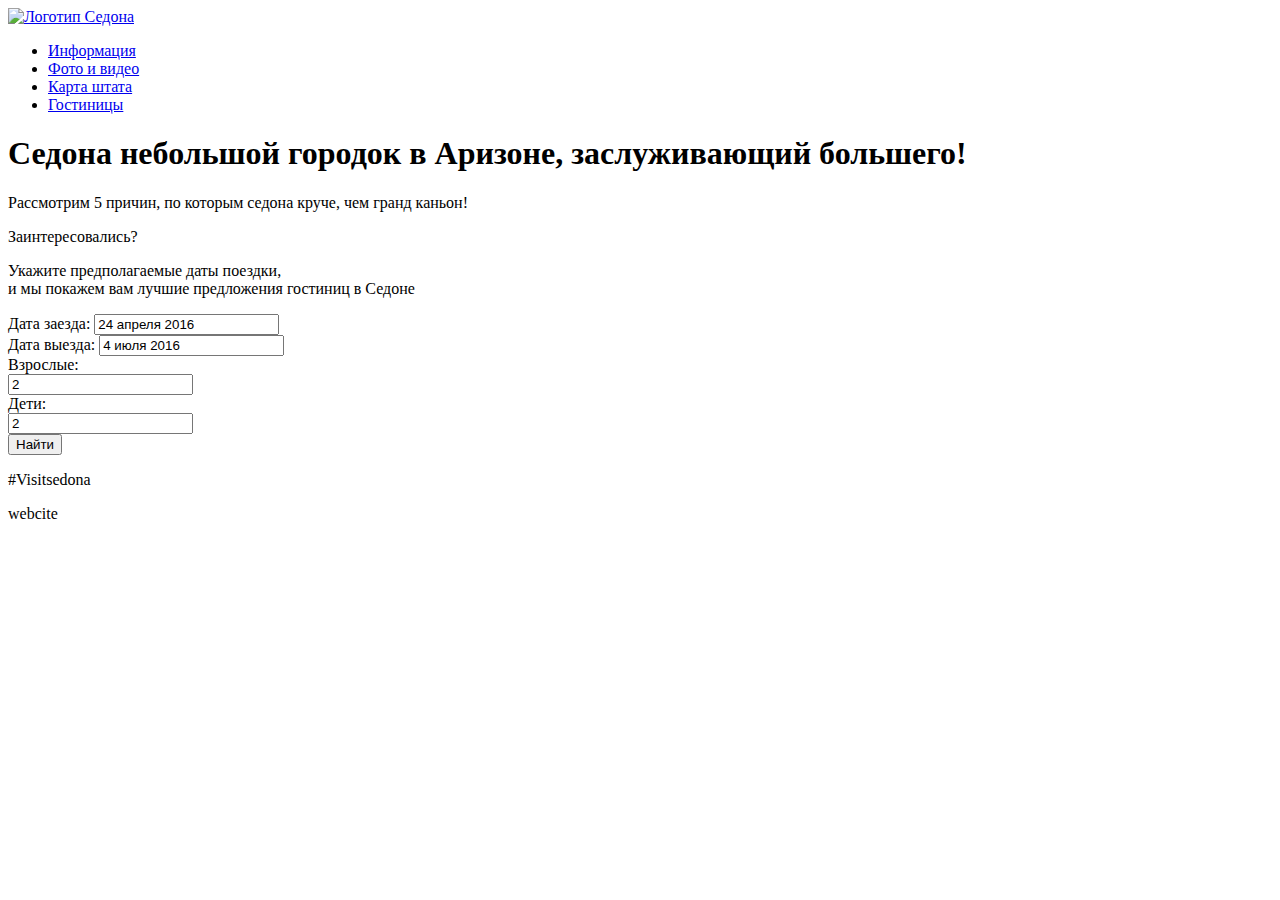
==== index.html @ fbf5fdcf "Поправка" ====
<!DOCTYPE html>
<html lang="ru">

<head>
  <meta charset="utf-8">
  <title>HTML Academy: Седона</title>
</head>

<body>
  <header class="sedona-header">
    <nav class="sedona-navigation">
      <a class="main-header-logo" href="index.html.">
        <img src="img/index-logo.svg" alt="Логотип Седона">
      </a>
      <ul class="nav-list">
        <li><a href="info.html">Информация</a></li>
        <li><a href="Photo.and.Video">Фото и видео</a></li>
        <li><a href="State.map">Карта штата</a></li>
        <li class="site-navigation-current"><a href="inner.html.">Гостиницы</a></li>
      </ul>
    </nav>
  </header>
    <section class="sedona-intro">
      <h1 class="header-description">Седона небольшой городок в Аризоне, заслуживающий большего!</h1>
      <p class="intro-description">Рассмотрим 5 причин, по которым седона круче, чем гранд каньон!</p>
    </section>
    <p>Заинтересовались?</p>
    <p>Укажите предполагаемые даты поездки,<br>
      и мы покажем вам лучшие предложения гостиниц в Седоне</p>
    <form class="search-form" method="get">
      <div class="date-wrapper">
        <label for="date-arrival">Дата заезда:</label>
        <input type="text" id="date-arrival" name="date-arrval" value="24 апреля 2016">
        <div class="btn-calendar"></div>
      </div>
      <div class="date-wrapper">
        <label for="date-depart">Дата выезда:</label>
        <input type="text" id="date-depart" name="date-depart" value="4 июля 2016">
        <div class="btn-calendar"></div>
      </div>
      <div class="people-wrapper">
        <div class="adults-wrapper">
          <label for="adults-amount">Взрослые:</label>
          <div class="counter">
            <div class="btn-minus"></div>
            <input type="text" id="adults-amount" name="adults-amount" value="2">
            <div class="btn-plus"></div>
          </div>
        </div>
        <div class="childrens-wrapper">
          <label for="childrens-amount">Дети:</label>
          <div class="counter">
            <div class="btn-minus"></div>
            <input type="text" id="childrens-amount" name="adults-amount" value="2">
            <div class="btn-plus"></div>
          </div>
        </div>
      </div>
      <input type="submit" class="submit-search-btn" name="submit-search-btn" value="Найти">
    </form>
    <footer class="sedona-footer">
      <div class="footer-tag">
        <p>#Visitsedona</p>
      </div>
      <div class="footer-social">
        <a class="social-box icon-twitter" href="#"></a>
        <a class="social-box icon-facebook" href="#"></a>
        <a class="social-box icon-youtube" href="#"></a>
      </div>
      <div class="footer-copyright">
        <p>webcite</p>
        <a class="copyright-icon" href="https://htmlacademy.ru/intensive/htmlcss"></a>
      </div>
    </footer>
</body>

</html>
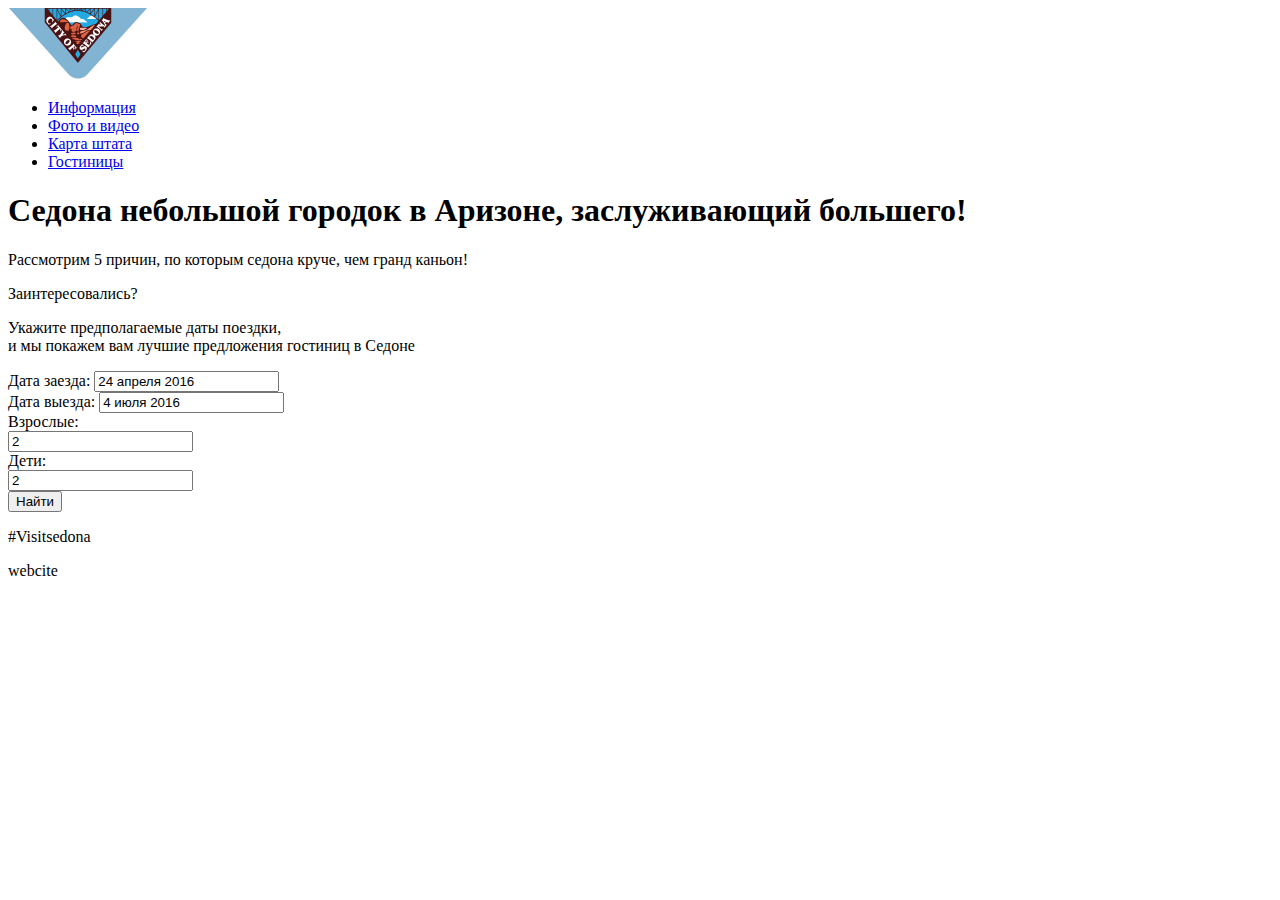
==== commit 07704080: "Добавил img" ====
--- a/index.html
+++ b/index.html
@@ -10,7 +10,7 @@
   <header class="sedona-header">
     <nav class="sedona-navigation">
       <a class="main-header-logo" href="index.html.">
-        <img src="img/index-logo.svg" alt="Логотип Седона">
+        <img src="img/logo.svg" alt="Логотип Седона">
       </a>
       <ul class="nav-list">
         <li><a href="info.html">Информация</a></li>
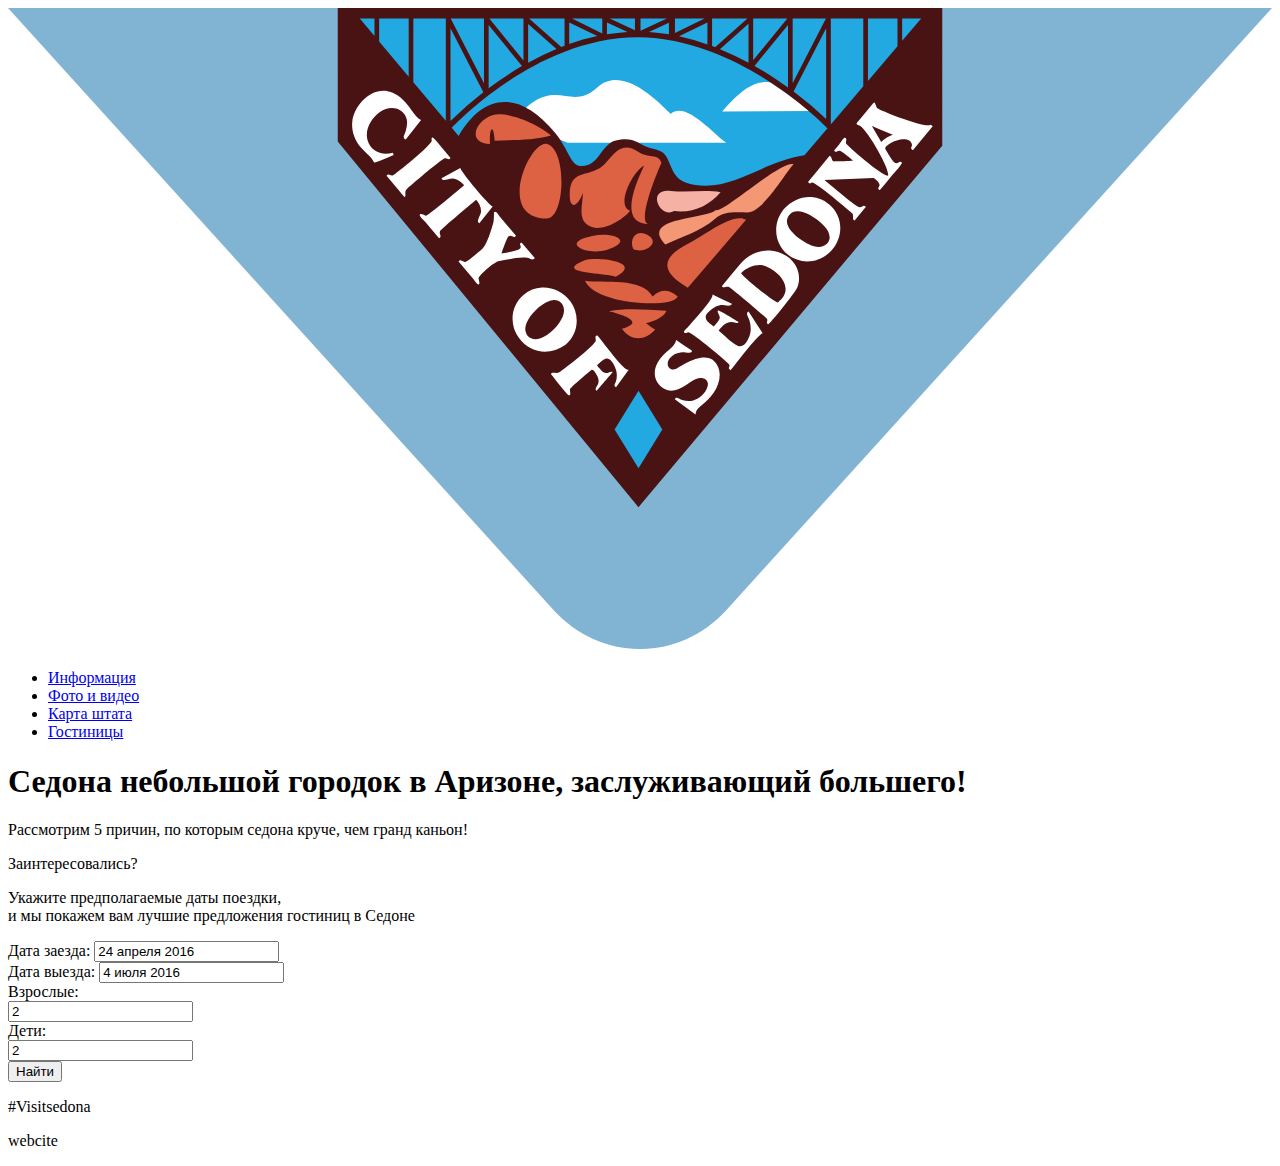
==== commit 9385c50a: "Исправил имена" ====
--- a/index.html
+++ b/index.html
@@ -10,7 +10,7 @@
   <header class="sedona-header">
     <nav class="sedona-navigation">
       <a class="main-header-logo" href="index.html.">
-        <img src="img/logo.svg" alt="Логотип Седона">
+        <img src="img/logo-sedona.svg" alt="Логотип Седона">
       </a>
       <ul class="nav-list">
         <li><a href="info.html">Информация</a></li>
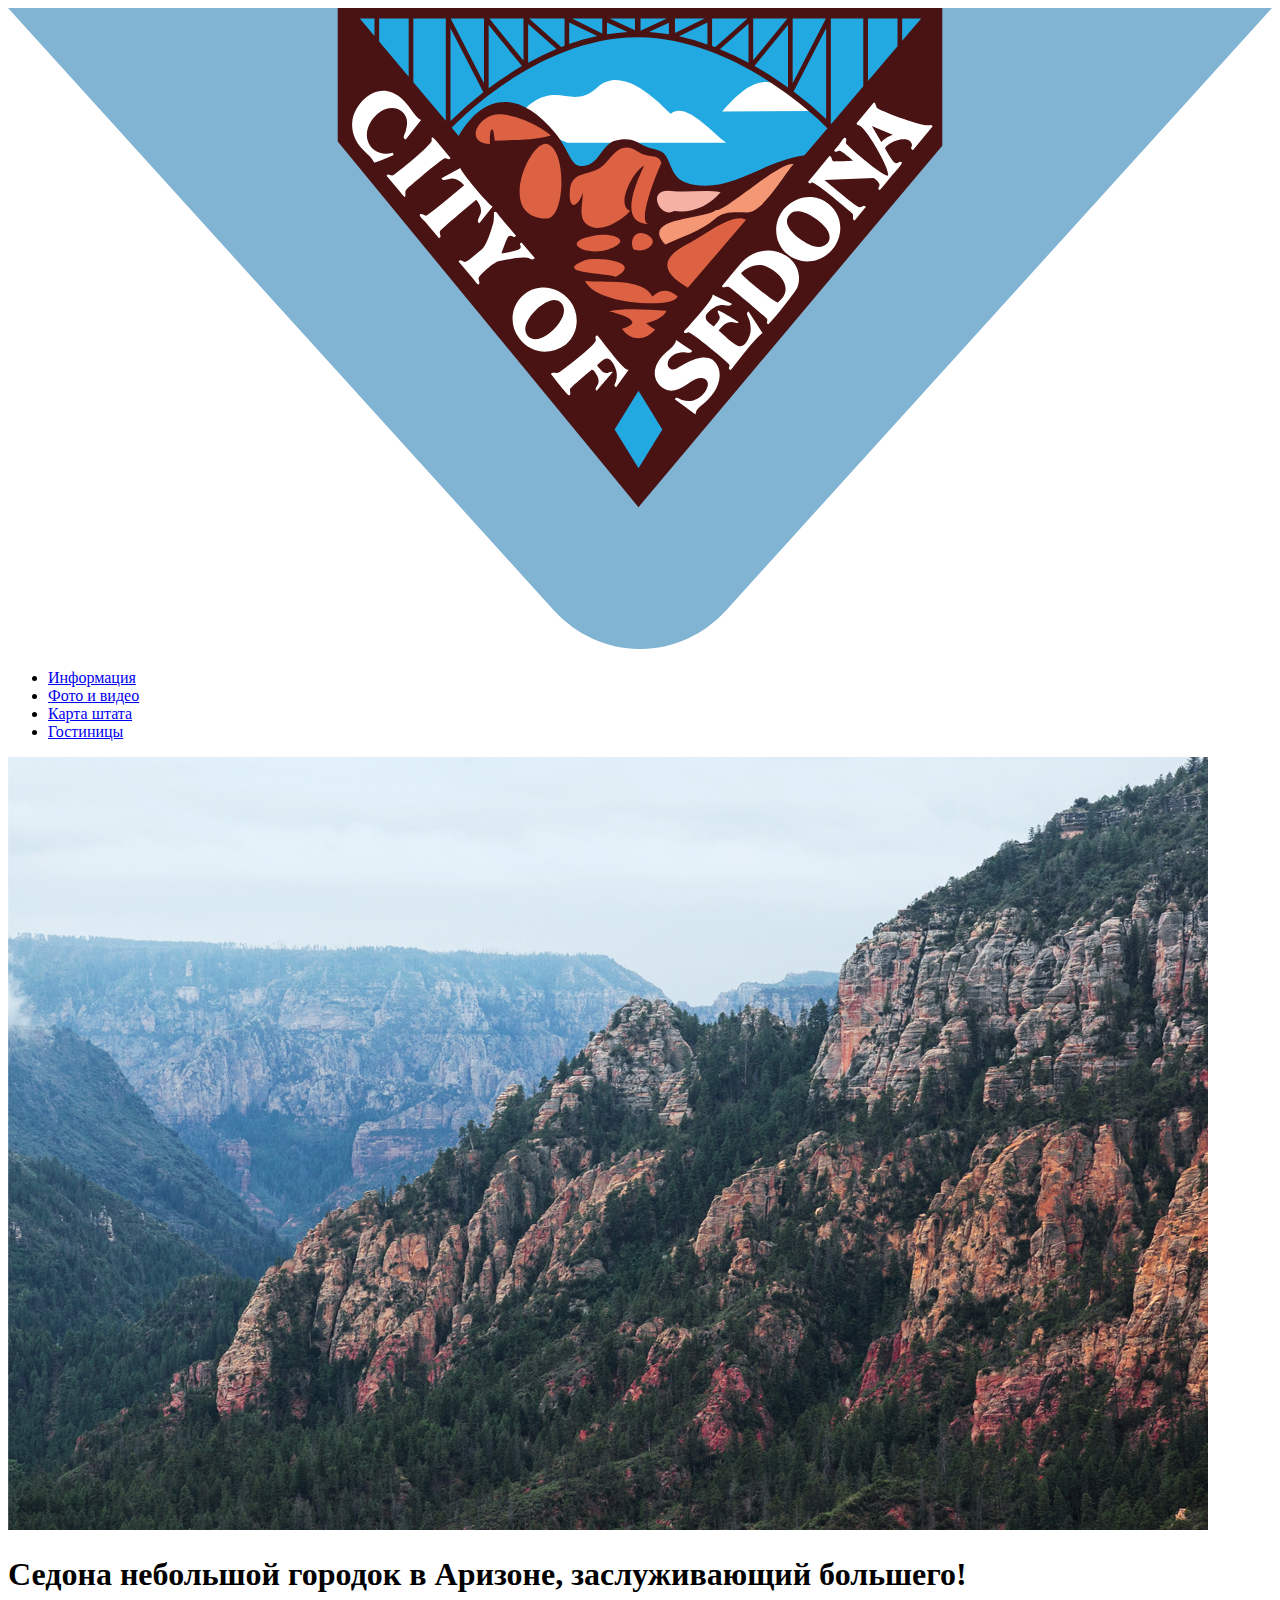
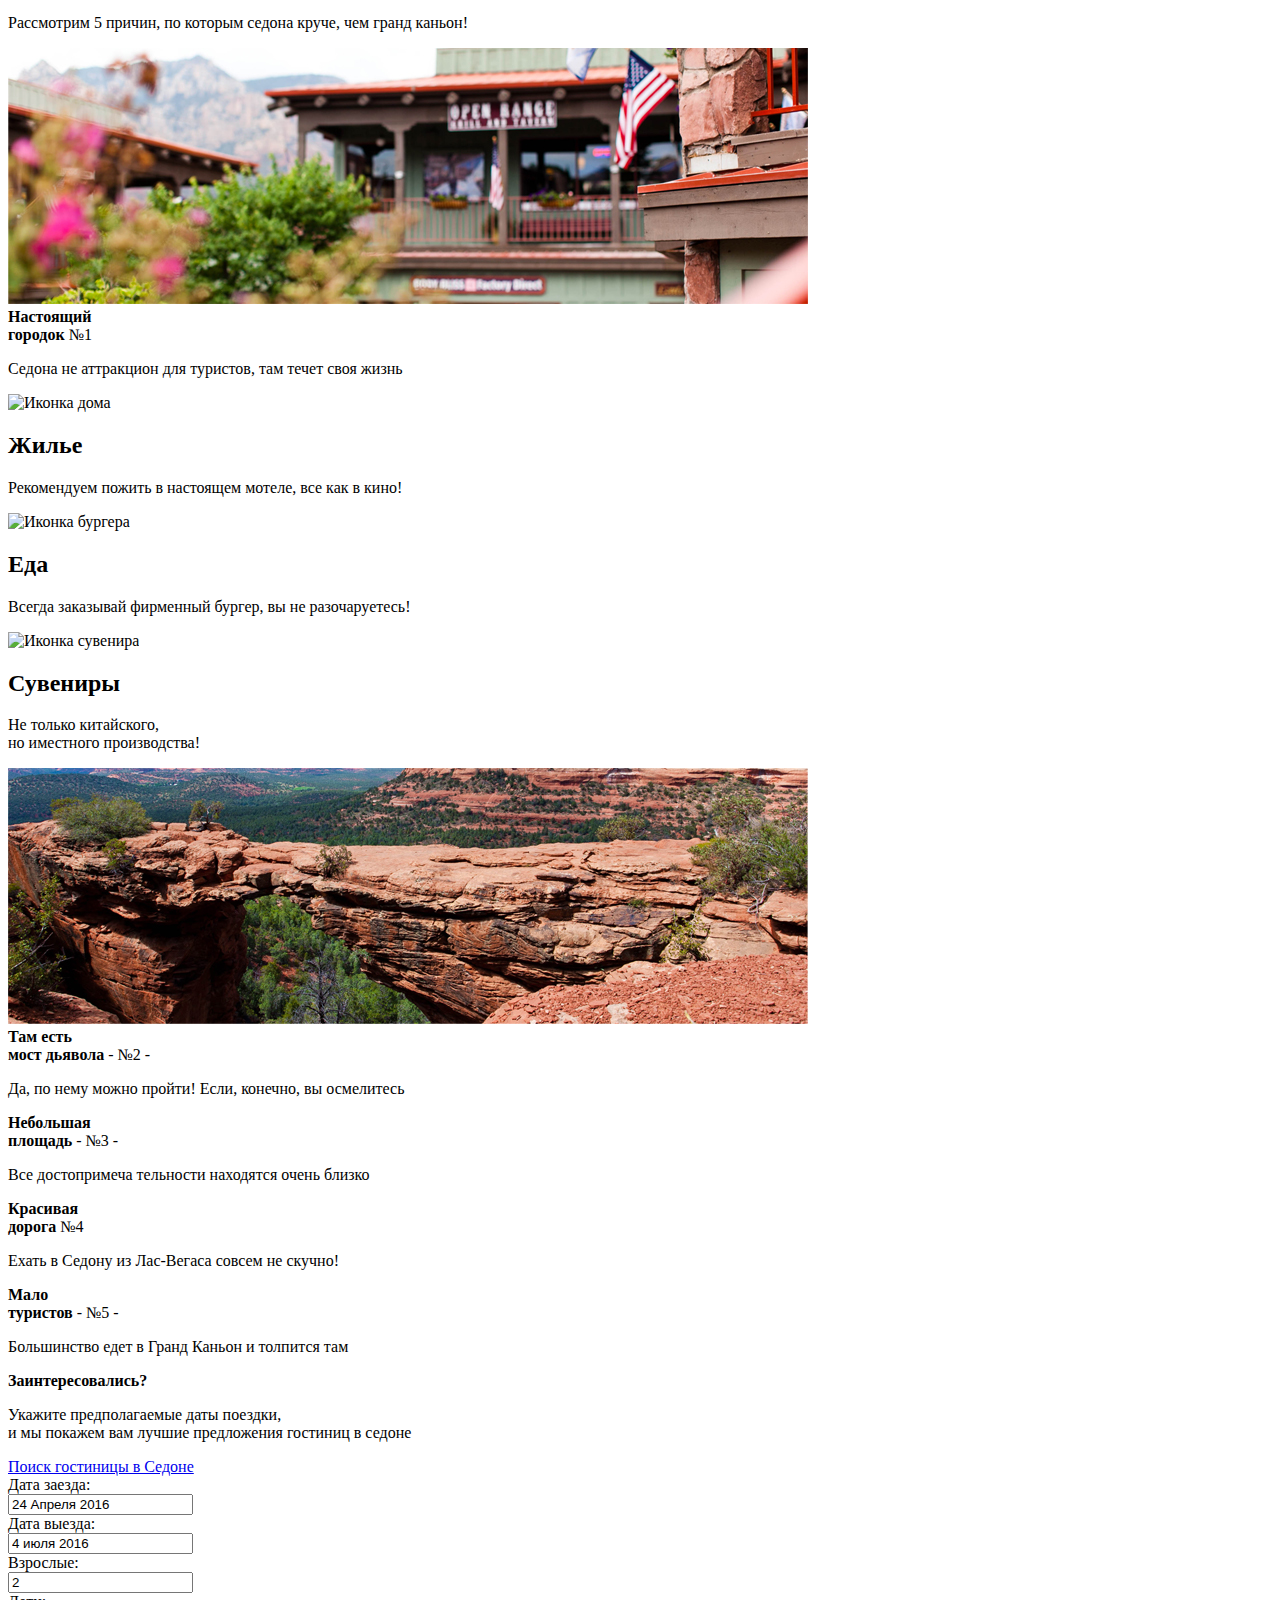
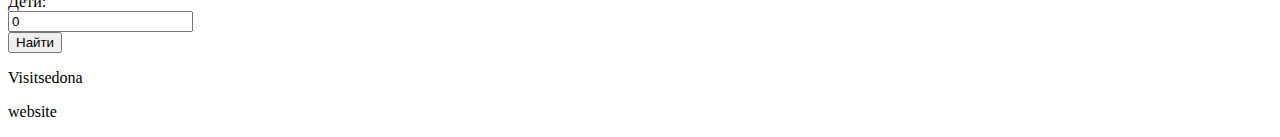
==== commit 04c827e7: "Форма1" ====
--- a/index.html
+++ b/index.html
@@ -18,60 +18,99 @@
         <li><a href="State.map">Карта штата</a></li>
         <li class="site-navigation-current"><a href="inner.html.">Гостиницы</a></li>
       </ul>
+      <div class="index-logo">
+        <img src="img/index-logo.jpg" alt="Welcome to Sedona">
+      </div>
     </nav>
   </header>
-    <section class="sedona-intro">
-      <h1 class="header-description">Седона небольшой городок в Аризоне, заслуживающий большего!</h1>
-      <p class="intro-description">Рассмотрим 5 причин, по которым седона круче, чем гранд каньон!</p>
-    </section>
-    <p>Заинтересовались?</p>
-    <p>Укажите предполагаемые даты поездки,<br>
-      и мы покажем вам лучшие предложения гостиниц в Седоне</p>
-    <form class="search-form" method="get">
-      <div class="date-wrapper">
-        <label for="date-arrival">Дата заезда:</label>
-        <input type="text" id="date-arrival" name="date-arrval" value="24 апреля 2016">
-        <div class="btn-calendar"></div>
-      </div>
-      <div class="date-wrapper">
-        <label for="date-depart">Дата выезда:</label>
-        <input type="text" id="date-depart" name="date-depart" value="4 июля 2016">
-        <div class="btn-calendar"></div>
-      </div>
-      <div class="people-wrapper">
-        <div class="adults-wrapper">
-          <label for="adults-amount">Взрослые:</label>
-          <div class="counter">
-            <div class="btn-minus"></div>
-            <input type="text" id="adults-amount" name="adults-amount" value="2">
-            <div class="btn-plus"></div>
+  <section class="sedona-intro">
+    <h1 class="header-description">Седона небольшой городок в Аризоне, заслуживающий большего!</h1>
+    <p class="intro-description">Рассмотрим 5 причин, по которым седона круче, чем гранд каньон!</p>
+  </section>
+  <section class="index-content">
+    <div class="house1">
+      <img src="img/house1.jpg" alt="Дом">
+    </div>
+    <b class="index-title">Настоящий<br>городок</b>
+    <span class="index-number">№1</span>
+    <p>Седона не аттракцион для туристов, там течет своя жизнь</p>
+    <img src="img/house.png" alt="Иконка дома">
+    <h2>Жилье</h2>
+    <p>Рекомендуем пожить в настоящем мотеле, все как в кино!</p>
+    <img src="img/burger.png" alt="Иконка бургера">
+    <h2>Еда</h2>
+    <p>Всегда заказывай фирменный бургер, вы не разочаруетесь!</p>
+    <img src="img/gift.png" alt="Иконка сувенира">
+    <h2>Сувениры</h2>
+    <p>Не только китайского,<br>но иместного производства!</p>
+    <div class="mountains">
+    <img src="img/mountains.jpg" alt="Горы">
+  </div>
+    <b class="index-content-reason-title">Там есть<br>мост дьявола</b>
+    <span class="index-content-reason-number">- №2 -</span>
+    <p>Да, по нему можно пройти! Если, конечно, вы осмелитесь</p>
+    <b class="index-title">Небольшая<br>площадь</b>
+    <span class="index-content-reason-number">- №3 -</span>
+    <p>Все достопримеча тельности находятся очень близко</p>
+    <b class="index-title">Красивая<br>дорога</b>
+    <span class="index-number"> №4 </span>
+    <p>Ехать в Седону из Лас-Вегаса совсем не скучно!</p>
+    <b class="index-title">Мало<br>туристов</b>
+    <span class="index-number">- №5 -</span>
+    <p>Большинство едет в Гранд Каньон и толпится там</p>
+  </section>
+  <div class="index-search">
+    <b class="index-search-title">Заинтересовались?</b>
+    <p>Укажите предполагаемые даты поездки,<br>и мы покажем вам лучшие предложения гостиниц в седоне</p>
+    <a class="btn btn-hotels-search btn-brown" href="#">Поиск гостиницы в Седоне</a>
+    <form class="index-search-hotels" action="https://echo.htmlacademy.ru" method="get">
+      <div class="form-table">
+        <div class="form-row">
+          <label class="form-cell" for="date-on">Дата заезда:</label>
+          <div class="form-cell date-field">
+            <input type="text" id="date-on" name="date-on" value="24 Апреля 2016">
           </div>
         </div>
-        <div class="childrens-wrapper">
-          <label for="childrens-amount">Дети:</label>
-          <div class="counter">
-            <div class="btn-minus"></div>
-            <input type="text" id="childrens-amount" name="adults-amount" value="2">
-            <div class="btn-plus"></div>
+        <div class="form-row">
+          <label class="form-cell" for="date-off">Дата выезда:</label>
+          <div class="form-cell date-field">
+            <input type="text" id="date-off" name="date-off" value="4 июля 2016">
           </div>
         </div>
       </div>
-      <input type="submit" class="submit-search-btn" name="submit-search-btn" value="Найти">
+      <div class="form-table single-row-table">
+        <div class="form-row form-row-4">
+          <label class="form-cell" for="adult-count">Взрослые:</label>
+          <div class="form-cell">
+            <div class="icon-minus btn-count"></div>
+            <input class="count-field" type="text" id="adult-count" name="adult-count" value="2">
+            <div class="icon-plus btn-count"></div>
+          </div>
+          <label class="form-cell" for="kids-count">Дети:</label>
+          <div class="form-cell">
+            <div class="icon-minus btn-count"></div>
+            <input class="count-field" type="text" id="kids-count" name="kids-count" value="0">
+            <div class="icon-plus btn-count"></div>
+          </div>
+        </div>
+      </div>
+      <button class="btn btn-blue btn-hotels-search-form" type="submit">Найти</button>
     </form>
-    <footer class="sedona-footer">
-      <div class="footer-tag">
-        <p>#Visitsedona</p>
-      </div>
-      <div class="footer-social">
-        <a class="social-box icon-twitter" href="#"></a>
-        <a class="social-box icon-facebook" href="#"></a>
-        <a class="social-box icon-youtube" href="#"></a>
-      </div>
-      <div class="footer-copyright">
-        <p>webcite</p>
-        <a class="copyright-icon" href="https://htmlacademy.ru/intensive/htmlcss"></a>
-      </div>
-    </footer>
+  </div>
+  <footer class="sedona-footer">
+    <div class="footer-tag">
+      <p>Visitsedona</p>
+    </div>
+    <div class="footer-social">
+      <a class="social-box icon-twitter" href="#"></a>
+      <a class="social-box icon-facebook" href="#"></a>
+      <a class="social-box icon-youtube" href="#"></a>
+    </div>
+    <div class="footer-copyright">
+      <p>website</p>
+      <a class="copyright-icon" href="https://htmlacademy.ru/intensive/htmlcss"></a>
+    </div>
+  </footer>
 </body>
 
 </html>
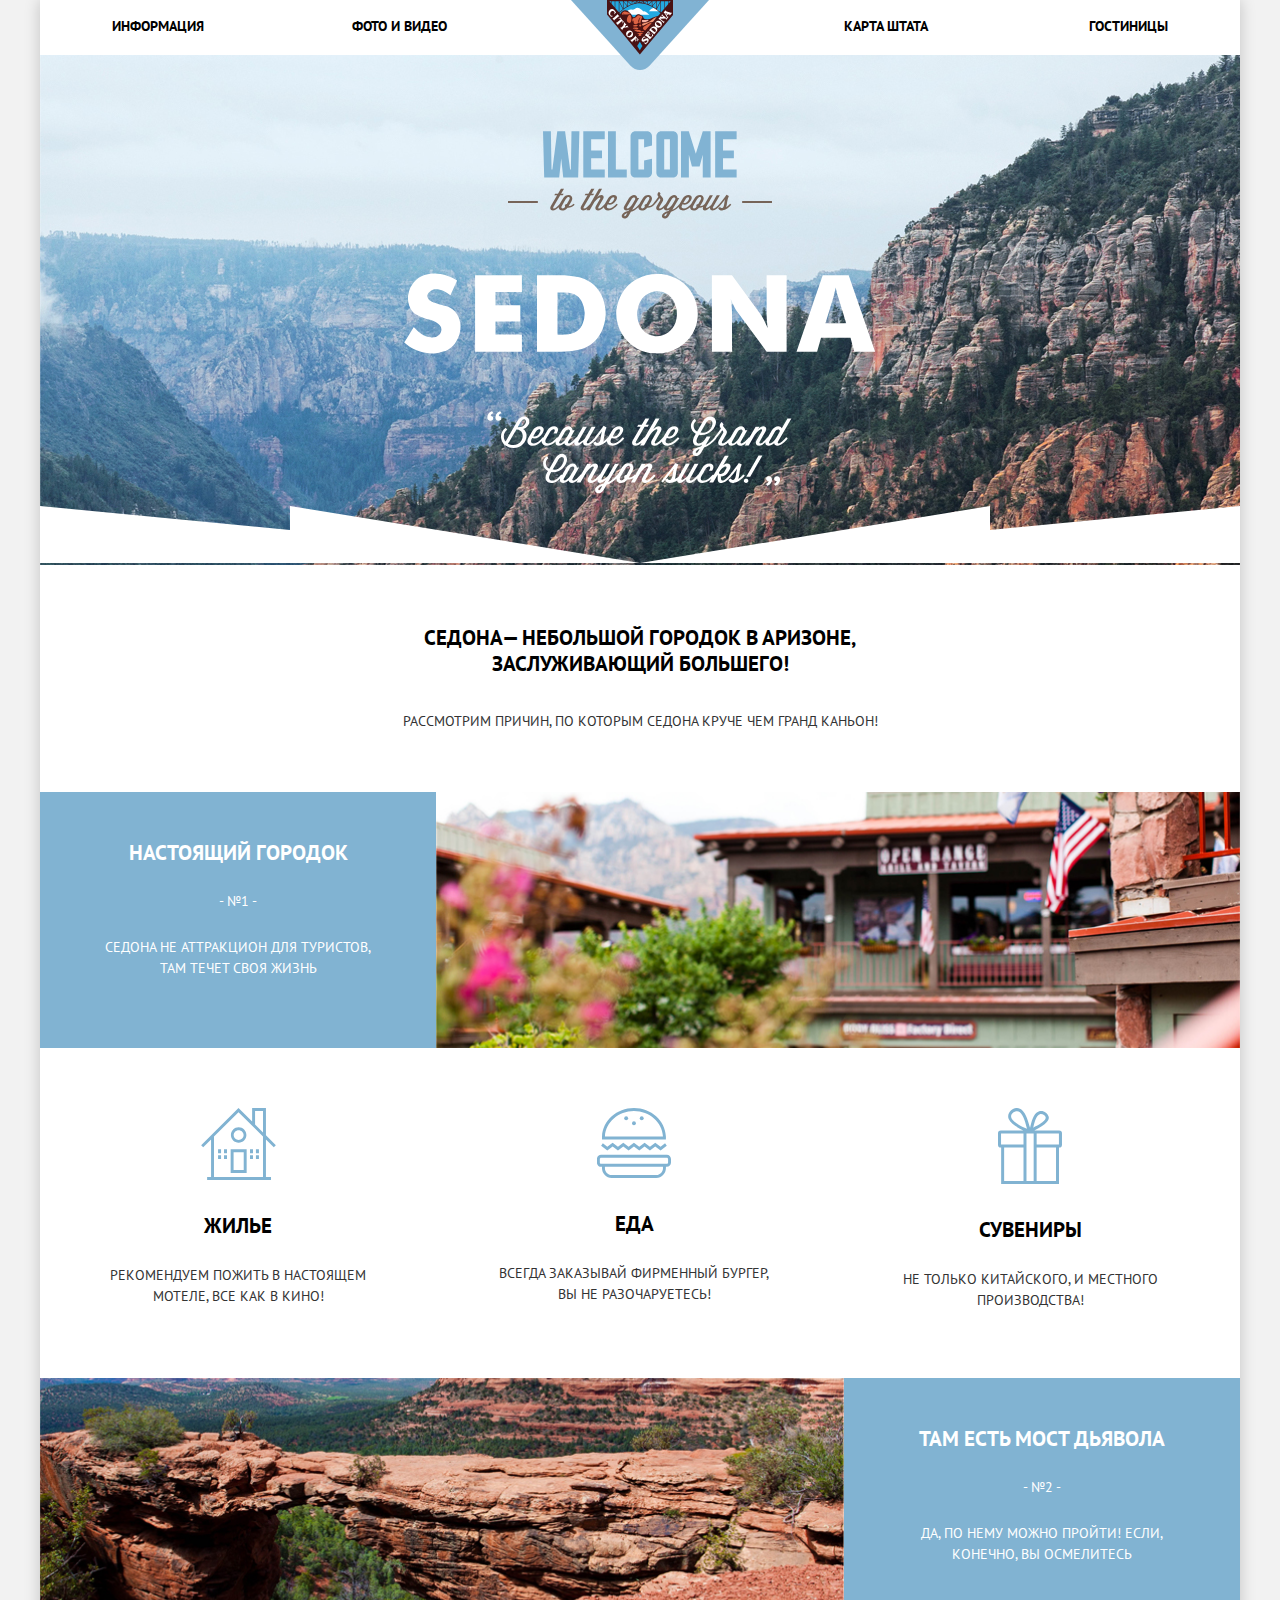
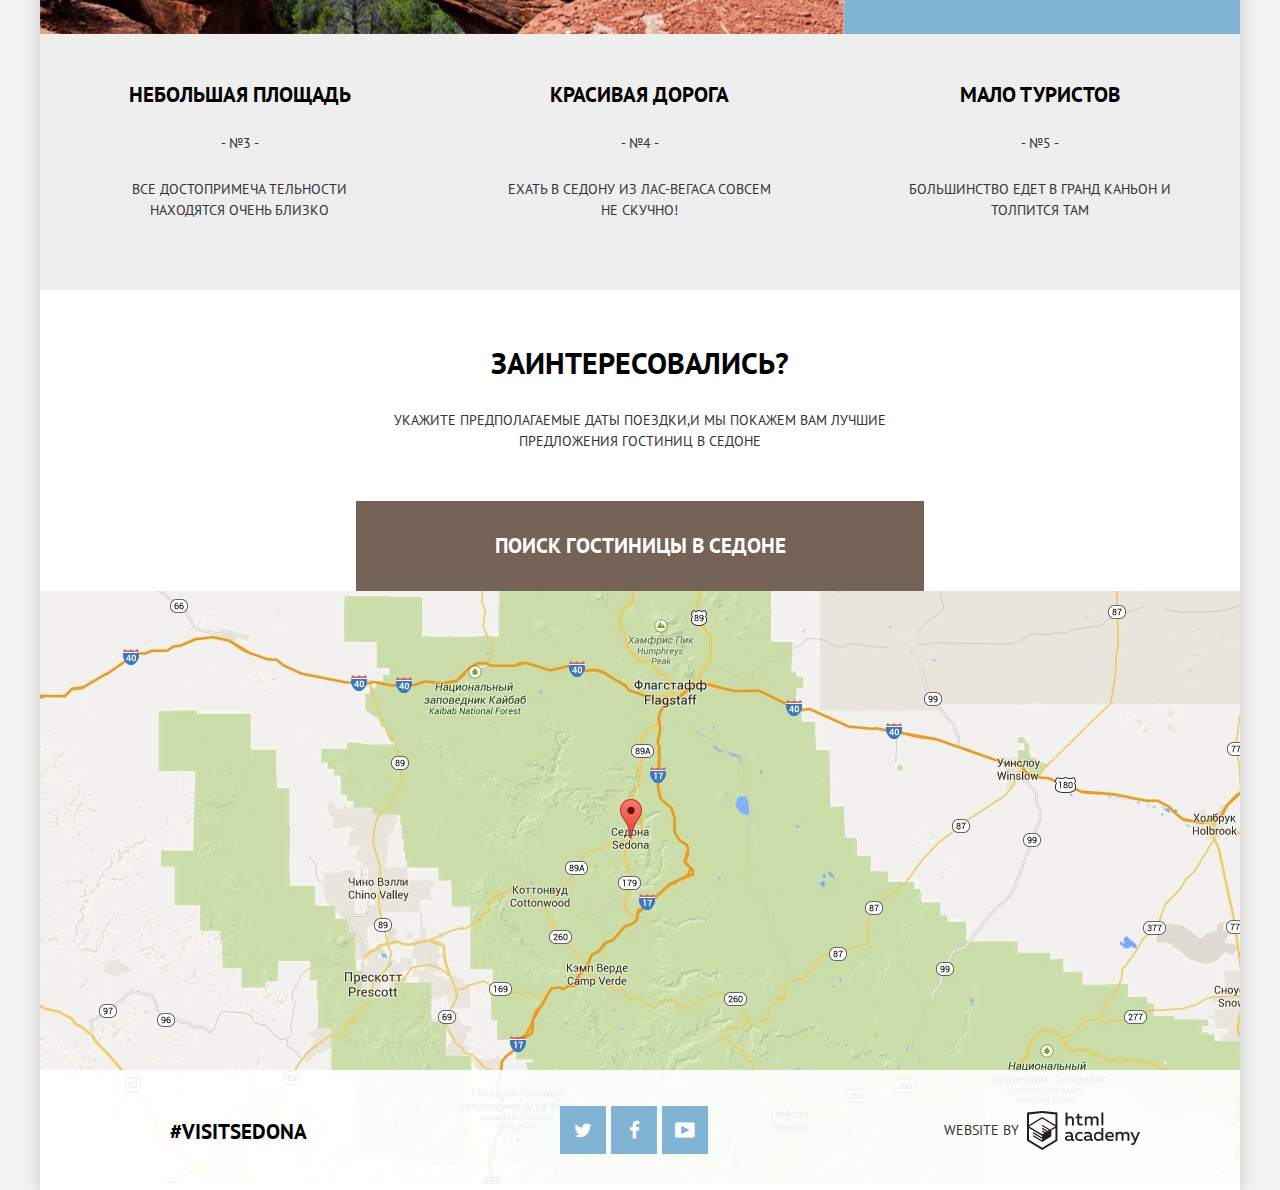
==== commit f1b923bd: "форма на проверку" ====
--- a/index.html
+++ b/index.html
@@ -1,116 +1,152 @@
 <!DOCTYPE html>
 <html lang="ru">
+<head>
+    <meta charset="UTF-8">
+    <title>HTML Academy</title>
+    <link href="https://fonts.googleapis.com/css?family=PT+Sans:400,700&amp;subset=latin,cyrillic" rel="stylesheet">
+    <link rel="stylesheet" href="css/normalize.css">
+    <link rel="stylesheet" href="css/styles.min.css">
+</head>
+<body>
+    <div class="container">
+        <header class="main-header">
+            <nav class="main-menu">
+                <img class="site-logo" src="img/sedona-logo.svg" height="70px"
+                width="138px" alt="Логотип сайта">
+                <ul class="clearfix">
+                    <li><a href="#">Информация</a></li>
+                    <li><a href="#">Фото и видео</a></li>
+                    <li><a href="#">Карта штата</a></li>
+                    <li><a href="inner.html">Гостиницы</a></li>
+                </ul>
+            </nav>
+            <div class="sedona-promo">
+                <div class="index-logo">
+                    <img src="img/intro-welcome.svg"  height="363px" width="1200px" alt="Welcome to Sedona">
+                </div>
+            </div>
+        </header>
+        <main>
+            <h1>Седона— небольшой городок в Аризоне, заслуживающий большего!</h1>
+            <p class="reasons">Рассмотрим причин, по которым Седона круче чем гранд каньон!</p>
+            <div class="index-content">
+                <section class="index-content-reason index-content-reason-1 clearfix">
+                    <div class="index-content-reason-text to-left">
+                        <b class="index-content-reason-title">Настоящий городок</b>
+                        <span class="index-content-reason-number">- №1 -</span>
+                        <p>Седона не аттракцион для туристов, там течет своя жизнь</p>
+                    </div>
+                    <div class="index-content-reason-image to-right"></div>
+                </section>
+                <section class="index-content-features clearfix">
+                    <section class="feature">
+                        <img src="img/house.svg" alt="Иконка дома">
+                        <h2>Жилье</h2>
+                        <p>Рекомендуем пожить в настоящем мотеле, все как в кино!</p>
+                    </section>
+                    <section class="feature">
+                        <img src="img/burger.svg" alt="Иконка бургера">
+                        <h2>Еда</h2>
+                        <p>Всегда заказывай фирменный бургер, вы не разочаруетесь!</p>
+                    </section>
+                    <section class="feature">
+                        <img src="img/gift.svg" alt="Иконка сувенира">
+                        <h2>Сувениры</h2>
+                        <p>Не только китайского, и местного производства!</p>
+                    </section>
+                </section>
+                <section class="index-content-reason index-content-reason-2 clearfix">
+                    <div class="index-content-reason-image to-left"></div>
+                    <div class="index-content-reason-text to-right">
+                        <b class="index-content-reason-title">Там есть мост дьявола</b>
+                        <span class="index-content-reason-number">- №2 -</span>
+                        <p>Да, по нему можно пройти! Если, конечно, вы осмелитесь</p>
+                    </div>
+                </section>
+                <div class="index-content-reason-row">
+                    <section class="index-content-reason-short">
+                        <b class="index-content-reason-title">Небольшая площадь</b>
+                        <span class="index-content-reason-number">- №3 -</span>
+                        <p>Все достопримеча тельности находятся очень близко</p>
+                    </section>
+                    <section class="index-content-reason-short">
+                        <b class="index-content-reason-title">Красивая дорога</b>
+                        <span class="index-content-reason-number">- №4 -</span>
+                        <p>Ехать в Седону из Лас-Вегаса совсем не скучно!</p>
+                    </section>
+                    <section class="index-content-reason-short">
+                        <b class="index-content-reason-title">Мало туристов</b>
+                        <span class="index-content-reason-number">- №5 -</span>
+                        <p>Большинство едет в Гранд Каньон и толпится там</p>
+                    </section>
+                </div>
+            </div>
+            <div class="index-search">
+                <b class="index-search-title">Заинтересовались?</b>
+                <p>Укажите предполагаемые даты поездки,и мы покажем вам лучшие предложения гостиниц в седоне</p>
+                <a class="btn btn-hotels-search btn-brown" href="#">Поиск гостиницы в Седоне</a>
+                <form class="index-search-hotels" action="https://echo.htmlacademy.ru" method="get">
+                    <div class="form-table">
 
-<head>
-  <meta charset="utf-8">
-  <title>HTML Academy: Седона</title>
-</head>
+                        <div class="form-column form-column-25"></div>
+                        <div class="form-column form-column-75"></div>
 
-<body>
-  <header class="sedona-header">
-    <nav class="sedona-navigation">
-      <a class="main-header-logo" href="index.html.">
-        <img src="img/logo-sedona.svg" alt="Логотип Седона">
-      </a>
-      <ul class="nav-list">
-        <li><a href="info.html">Информация</a></li>
-        <li><a href="Photo.and.Video">Фото и видео</a></li>
-        <li><a href="State.map">Карта штата</a></li>
-        <li class="site-navigation-current"><a href="inner.html.">Гостиницы</a></li>
-      </ul>
-      <div class="index-logo">
-        <img src="img/index-logo.jpg" alt="Welcome to Sedona">
-      </div>
-    </nav>
-  </header>
-  <section class="sedona-intro">
-    <h1 class="header-description">Седона небольшой городок в Аризоне, заслуживающий большего!</h1>
-    <p class="intro-description">Рассмотрим 5 причин, по которым седона круче, чем гранд каньон!</p>
-  </section>
-  <section class="index-content">
-    <div class="house1">
-      <img src="img/house1.jpg" alt="Дом">
+                        <div class="form-row">
+                            <label class="form-cell" for="date-on">Дата заезда:</label>
+                            <div class="form-cell date-field">
+                                <input type="text" id="date-on" name="date-on" value="24 Апреля 2016">
+                            </div>
+                        </div>
+                        <div class="form-row">
+                            <label class="form-cell" for="date-off">Дата выезда:</label>
+                            <div class="form-cell date-field">
+                                <input type="text" id="date-off" name="date-off" value="4 июля 2016">
+                            </div>
+                        </div>
+                    </div>
+                    <div class="form-table single-row-table">
+
+                        <div class="form-column form-column-25"></div>
+                        <div class="form-column form-column-25"></div>
+                        <div class="form-column form-column-25"></div>
+                        <div class="form-column form-column-25"></div>
+
+                        <div class="form-row form-row-4">
+                            <label class="form-cell" for="adult-count">Взрослые:</label>
+                            <div class="form-cell">
+                                <div class="icon-minus btn-count"></div>
+                                <input class="count-field" type="text" id="adult-count" name="adult-count" value="2">
+                                <div class="icon-plus btn-count"></div>
+                            </div>
+                            <label class="form-cell" for="kids-count">Дети:</label>
+                            <div class="form-cell">
+                                <div class="icon-minus btn-count"></div>
+                                <input class="count-field" type="text" id="kids-count" name="kids-count" value="0">
+                                <div class="icon-plus btn-count"></div>
+                            </div>
+                        </div>
+                    </div>
+                    <a class="btn btn-blue btn-hotels-search-form" href="#">Найти</a>
+                </form>
+            </div>
+        </main>
+        <div class="map">
+            <img src="img/map.jpg" alt= "map">
+        </div>
+        <footer class="main-footer clearfix">
+            <section class="footer-hashtag"><a href="#">#visitsedona</a></section>
+            <section class="footer-social">
+                <a class="social-btn" href="#"><i class="icon-twitter"></i></a>
+                <a class="social-btn" href="#"><i class="icon-facebook"></i></a>
+                <a class="social-btn" href="#"><i class="icon-youtube"></i></a>
+            </section>
+            <section class="footer-copyright">
+                <span>Website by</span>
+                <a class="copyright-btn" href="https://htmlacademy.ru" target="_blank"></a>
+            </section>
+        </footer>
     </div>
-    <b class="index-title">Настоящий<br>городок</b>
-    <span class="index-number">№1</span>
-    <p>Седона не аттракцион для туристов, там течет своя жизнь</p>
-    <img src="img/house.png" alt="Иконка дома">
-    <h2>Жилье</h2>
-    <p>Рекомендуем пожить в настоящем мотеле, все как в кино!</p>
-    <img src="img/burger.png" alt="Иконка бургера">
-    <h2>Еда</h2>
-    <p>Всегда заказывай фирменный бургер, вы не разочаруетесь!</p>
-    <img src="img/gift.png" alt="Иконка сувенира">
-    <h2>Сувениры</h2>
-    <p>Не только китайского,<br>но иместного производства!</p>
-    <div class="mountains">
-    <img src="img/mountains.jpg" alt="Горы">
-  </div>
-    <b class="index-content-reason-title">Там есть<br>мост дьявола</b>
-    <span class="index-content-reason-number">- №2 -</span>
-    <p>Да, по нему можно пройти! Если, конечно, вы осмелитесь</p>
-    <b class="index-title">Небольшая<br>площадь</b>
-    <span class="index-content-reason-number">- №3 -</span>
-    <p>Все достопримеча тельности находятся очень близко</p>
-    <b class="index-title">Красивая<br>дорога</b>
-    <span class="index-number"> №4 </span>
-    <p>Ехать в Седону из Лас-Вегаса совсем не скучно!</p>
-    <b class="index-title">Мало<br>туристов</b>
-    <span class="index-number">- №5 -</span>
-    <p>Большинство едет в Гранд Каньон и толпится там</p>
-  </section>
-  <div class="index-search">
-    <b class="index-search-title">Заинтересовались?</b>
-    <p>Укажите предполагаемые даты поездки,<br>и мы покажем вам лучшие предложения гостиниц в седоне</p>
-    <a class="btn btn-hotels-search btn-brown" href="#">Поиск гостиницы в Седоне</a>
-    <form class="index-search-hotels" action="https://echo.htmlacademy.ru" method="get">
-      <div class="form-table">
-        <div class="form-row">
-          <label class="form-cell" for="date-on">Дата заезда:</label>
-          <div class="form-cell date-field">
-            <input type="text" id="date-on" name="date-on" value="24 Апреля 2016">
-          </div>
-        </div>
-        <div class="form-row">
-          <label class="form-cell" for="date-off">Дата выезда:</label>
-          <div class="form-cell date-field">
-            <input type="text" id="date-off" name="date-off" value="4 июля 2016">
-          </div>
-        </div>
-      </div>
-      <div class="form-table single-row-table">
-        <div class="form-row form-row-4">
-          <label class="form-cell" for="adult-count">Взрослые:</label>
-          <div class="form-cell">
-            <div class="icon-minus btn-count"></div>
-            <input class="count-field" type="text" id="adult-count" name="adult-count" value="2">
-            <div class="icon-plus btn-count"></div>
-          </div>
-          <label class="form-cell" for="kids-count">Дети:</label>
-          <div class="form-cell">
-            <div class="icon-minus btn-count"></div>
-            <input class="count-field" type="text" id="kids-count" name="kids-count" value="0">
-            <div class="icon-plus btn-count"></div>
-          </div>
-        </div>
-      </div>
-      <button class="btn btn-blue btn-hotels-search-form" type="submit">Найти</button>
-    </form>
-  </div>
-  <footer class="sedona-footer">
-    <div class="footer-tag">
-      <p>Visitsedona</p>
-    </div>
-    <div class="footer-social">
-      <a class="social-box icon-twitter" href="#"></a>
-      <a class="social-box icon-facebook" href="#"></a>
-      <a class="social-box icon-youtube" href="#"></a>
-    </div>
-    <div class="footer-copyright">
-      <p>website</p>
-      <a class="copyright-icon" href="https://htmlacademy.ru/intensive/htmlcss"></a>
-    </div>
-  </footer>
+
+    <script src="js/popup.min.js"></script>
 </body>
-
 </html>
--- a/css/styles.min.css
+++ b/css/styles.min.css
@@ -0,0 +1,1063 @@
+body {
+  min-width: 768px;
+  font-family: "PT Sans", Arial, sans-serif;
+  font-weight: 400;
+  font-style: normal;
+  font-size: 14px;
+  line-height: 21px;
+  text-transform: uppercase;
+  color: #333;
+  background-color: #f2f2f2
+}
+
+.clearfix:after {
+  content: "";
+  display: table;
+  clear: both;
+}
+
+.container {
+  position: relative;
+  max-width: 1200px;
+  margin: 0 auto;
+  background-color: #fff;
+  box-shadow: 0 0 15px rgba(0, 1, 1, .2)
+}
+
+.to-left {
+  float: left
+}
+
+.to-right {
+  float: right
+}
+
+.text-center {
+  text-align: center
+}
+
+.main-header {
+  position: relative;
+}
+
+.site-logo {
+  position: absolute;
+  top: 0;
+  left: 50%;
+  -webkit-transform: translateX(-50%);
+  -ms-transform: translateX(-50%);
+  transform: translateX(-50%)
+}
+
+.main-menu ul {
+  margin: 10;
+  padding: 0;
+  font-size: 0;
+}
+
+.main-menu li {
+  display: inline-block;
+  width: 20%;
+  padding-top: 16px;
+  padding-bottom: 18px;
+  vertical-align: top;
+  font-size: 14px;
+  list-style: none
+}
+
+.main-menu li:first-child {
+  margin-left: 6%
+}
+
+.main-menu li:nth-child(2) {
+  margin-right: 8%
+}
+
+.main-menu li:last-child {
+  margin-right: 6%
+}
+
+.main-menu li:nth-child(n+3) {
+  text-align: right
+}
+
+.main-menu a, .main-menu span {
+  text-decoration: none;
+  color: #000;
+  font-weight: 700
+}
+
+.main-menu a:hover {
+  color: #81b3d2
+}
+
+.main-menu a:active {
+  opacity: .3
+}
+
+.main-menu-active, .main-menu-active a {
+  color: #766357
+}
+
+.main-menu-active a:hover, .main-menu-active span:hover {
+  color: #604e43
+}
+
+.sedona-promo {
+  min-height: 434px;
+  padding-top: 76px;
+  background: url(../img/intro-mask.svg) no-repeat center bottom, #dfecf5 url(../img/index-logo.jpg) no-repeat center 0%;
+  background-size: 100%
+}
+
+.sedona-promo .index-logo {
+  font-size:0;
+  text-align: center;
+}
+
+h1 {
+  max-width: 576px;
+  margin: 0 auto;
+  margin-bottom: 31px;
+  font-size: 21px;
+  line-height: 26px;
+  font-weight: 700;
+  text-align: center;
+  color: #000
+}
+
+h2 {
+  margin: 29px 0;
+  color: #000
+}
+
+main {
+  padding-top: 60px;
+}
+
+.inner-page main {
+  padding-top: 0
+}
+
+.reasons {
+  margin-bottom: 58px;
+  line-height: 26px;
+  text-align: center
+}
+
+.index-content-reason-text {
+  width: 23%;
+  min-height: 206px;
+  padding-top: 50px;
+  padding-left: 5%;
+  padding-right: 5%;
+  color: #fff;
+  text-align: center;
+  background-color: #81b3d2;
+}
+
+.index-content-reason-title {
+  display: block;
+  margin-bottom: 28px;
+  font-size: 21px;
+  line-height: 21px;
+  font-weight: 700;
+  text-align: center
+}
+
+.index-content-reason-number {
+  display: block;
+  margin-bottom: 25px
+}
+
+.index-content-reason-image {
+  width: 67%;
+  min-height: 256px
+}
+
+.index-content-reason-1 .index-content-reason-image {
+  background: #a6b3a1 url(../img/house.jpg) no-repeat center center;
+  background-size: 100%
+}
+
+.index-content-reason-2 .index-content-reason-image {
+  background: #a6b3a1 url(../img/mountains.jpg) no-repeat center center;
+  background-size: 100%
+}
+
+.index-content-features {
+  min-height: 330px
+}
+
+.index-content-features .feature {
+  float: left;
+  width: 23%;
+  padding: 0 5%;
+  padding-top: 60px;
+  text-align: center
+}
+
+.index-content-reason-row {
+  min-height: 256px;
+  background-color: #eee
+}
+
+.index-content-reason-short {
+  float: left;
+  width: 21.93%;
+  padding: 0 5.7%;
+  padding-top: 50px;
+  text-align: center
+}
+
+.index-content-reason-short .index-content-reason-title {
+  color: #000
+}
+
+.index-search {
+  position: relative;
+  width: 568px;
+  margin: 0 auto;
+  min-height: 236px;
+  padding-top: 55px;
+  text-align: center
+}
+
+.index-search-title {
+  display: block;
+  margin-bottom: 29px;
+  font-size: 30px;
+  line-height: 36px;
+  font-weight: 700;
+  color: #000
+}
+
+.index-search p {
+  margin-bottom: 49px
+}
+
+.main-footer {
+  position: absolute;
+  bottom: 0;
+  left: 0;
+  right: 0;
+  min-height: 48px;
+  padding: 36px 0;
+  background-color: #fff;
+  background-color: rgba(255, 255, 255, .9)
+}
+
+.inner-page .main-footer {
+  position: static
+}
+
+.footer-hashtag {
+  float: left;
+  width: 33%;
+  margin-top: 13px;
+  text-align: center
+}
+
+.footer-hashtag a {
+  font-size: 21px;
+  line-height: 26px;
+  text-decoration: none;
+  color: #000;
+  font-weight: 700
+}
+
+.footer-social {
+  float: left;
+  width: 33%;
+  text-align: center;
+  font-size: 0
+}
+
+.footer-social a {
+  font-size: 19px;
+  line-height: 48px;
+  vertical-align: middle;
+  color: #fff
+}
+
+.footer-social .icon-youtube {
+  font-size: 23px
+}
+
+.footer-copyright {
+  float: right;
+  width: 33%;
+  margin-top: 4.5px;
+  text-align: center;
+  font-size: 0
+}
+
+.footer-copyright span {
+  display: inline-block;
+  margin-right: 8px;
+  font-size: 14px;
+  line-height: 26px;
+  vertical-align: middle
+}
+
+.inner-column-left {
+  float: left
+}
+
+.inner-column-right {
+  float: right
+}
+
+.search-params {
+  padding: 30px 6%;
+  color: #fff;
+  background: #3d729c url(../img/sedona-background.jpg) no-repeat center;
+  background-size: 100%
+}
+
+.search-params .inner-column-right {
+  width: 27.5%
+}
+
+.search-params .price-output {
+  width: 99%;
+  padding: 5px 0;
+  margin-bottom: 20px;
+  font-size: 0;
+  border: 2px solid #fff;
+  border-radius: 2px
+}
+
+.price-output div {
+  display: inline-block;
+  width: 48.5%;
+  height: 22px;
+  text-align: center;
+  vertical-align: middle;
+  font-size: 14px;
+  line-height: 21px
+}
+
+.price-range {
+  position: relative;
+  clear: both;
+  width: 100%;
+  margin-bottom: 32px
+}
+
+.price-range-thumb {
+  position: absolute;
+  top: -10px;
+  left: 0;
+  width: 22px;
+  height: 22px;
+  border-radius: 50%;
+  background-color: #fff;
+  cursor: pointer
+}
+
+.price-range-thumb:before {
+  content: "";
+  position: absolute;
+  top: 9px;
+  left: 9px;
+  width: 5px;
+  height: 5px;
+  background-color: #ababab;
+  border-radius: 50%
+}
+
+.price-range-thumb:hover:before {
+  background-color: #1c4f80
+}
+
+.price-range-thumb-max {
+  left: 77%
+}
+
+.price-range-track {
+  position: relative;
+  width: 100%;
+  height: 2px;
+  background-color: #fff;
+  opacity: .3
+}
+
+.price-range-fill {
+  position: absolute;
+  top: 0;
+  right: 23%;
+  left: 0;
+  height: 2px;
+  background-color: #fff
+}
+
+.search-params .price-output-min {
+  border-right: 2px solid #fff
+}
+
+.search-results-sorting-found, .search-results-sorting-options, .search-results-sorting-options h2 {
+  display: inline-block
+}
+
+.search-results-sorting-indicators .icon-up-dir, .search-results-sorting-indicators .icon-down-dir {
+  font-size: 23px
+}
+
+.search-results-hotels-item .item-image {
+  float: left
+}
+
+.search-params fieldset {
+  width: 150px;
+  margin: 0;
+  margin-right: 90px;
+  padding: 0;
+  border: none
+}
+
+.search-params legend {
+  margin-bottom: 29px;
+  font-size: 16px;
+  line-height: 21px;
+  font-weight: 700
+}
+
+fieldset.search-params-price {
+  margin: 0;
+  width: 100%
+}
+
+.search-results {
+  padding: 0 6%
+}
+
+.search-results-sorting {
+  padding: 34px 0;
+  border-bottom: 1px solid #e5e5e5
+}
+
+.search-results-sorting-found {
+  font-size: 21px;
+  line-height: 26px
+}
+
+.search-results-sorting-options h2 {
+  font-size: 12px;
+  line-height: 18px;
+  font-weight: 400
+}
+
+.search-results-sorting-options .sorting-type {
+  margin-right: 30px;
+  font-size: 12px;
+  line-height: 18px;
+  font-weight: 400;
+  text-decoration: none;
+  color: #000;
+  border-bottom: 1px dotted #81b3d2;
+  opacity: .3
+}
+
+.search-results-sorting-options .sorting-type:hover {
+  color: #81b3d2;
+  opacity: 1
+}
+
+.search-results-sorting-options .sorting-type:active {
+  color: #000;
+  opacity: 1
+}
+
+.search-results-sorting-options .sorting-type-active {
+  color: #81b3d2;
+  opacity: 1;
+  border: none
+}
+
+.search-results-sorting-options .sorting-type-active:active {
+  color: #81b3d2
+}
+
+.search-results-sorting-found {
+  width: 135px;
+  margin-right: 30px
+}
+
+.search-results-sorting-options h2 {
+  margin: 0;
+  margin-right: 40px
+}
+
+.icon-dir {
+  color: #ccc;
+  font-size: 23px;
+  line-height: 20px;
+  cursor: pointer
+}
+
+.icon-dir:hover {
+  color: #000
+}
+
+.icon-dir:active {
+  color: #81b3d2
+}
+
+.icon-dir-active {
+  color: #81b3d2
+}
+
+.search-results-hotels-item {
+  padding: 30px 0;
+  border-bottom: 1px solid #e5e5e5
+}
+
+.search-results-hotels .inner-column-left {
+  min-width: 525px
+}
+
+.search-results-hotels .item-image {
+  margin-right: 30px
+}
+
+.search-results-hotels img {
+  width: 135px;
+  height: 90px
+}
+
+.search-results-hotels-item h2 {
+  margin: 0;
+  margin-bottom: 10px;
+  margin-top: -5px;
+  font-size: 21px;
+  line-height: 26px
+}
+
+.search-results-hotels-item h2:hover {
+  color: #81b3d2
+}
+
+.search-results-hotels h2 a {
+  text-decoration: none;
+  color: inherit
+}
+
+.search-results-hotels h2 a:active {
+  color: rgba(0, 0, 0, .3)
+}
+
+.search-results-hotels-item span {
+  font-size: 14px;
+  line-height: 21px
+}
+
+.search-results-hotels .item-description-type {
+  margin-right: 40px
+}
+
+.item-description-row {
+  margin-bottom: 12px
+}
+
+.item-description-row:last-child {
+  margin-bottom: 0
+}
+
+.icon-star {
+  font-size: 19px;
+  line-height: 21px;
+  color: #81b3d2
+}
+
+.search-results-hotels .item-status-stars {
+  margin-bottom: 40px;
+  text-align: right
+}
+
+.search-results-hotels .item-status-rating {
+  display: inline-block;
+  padding-top: 5px;
+  padding-right: 13px;
+  padding-bottom: 6px;
+  padding-left: 16px;
+  color: #666;
+  font-size: 14px;
+  line-height: 21px;
+  background-color: #f2f2f2
+}
+
+.index-search-hotels {
+  position: absolute;
+  top: 100%;
+  z-index: 10;
+  display: none;
+  width: 458px;
+  min-height: 285px;
+  padding: 55px;
+  padding-top: 55px;
+  background-color: #fff;
+  box-shadow: 0 7px 15px 0 rgba(0, 1, 1, .15)
+}
+
+.index-search-hotels-show {
+  display: block;
+  -webkit-animation: appearance .8s;
+  animation: appearance .8s
+}
+
+.index-search-hotels .form-table {
+  display: table;
+  width: 100%;
+  border-collapse: separate;
+  border-spacing: 0 30px
+}
+
+.index-search-hotels .form-table:first-child {
+  margin-top: -30px
+}
+
+.index-search-hotels .form-table:last-of-type {
+  margin-bottom: 55px
+}
+
+.index-search-hotels .single-row-table {
+  border-collapse: collapse
+}
+
+.index-search-hotels .form-row {
+  display: table-row
+}
+
+.index-search-hotels .form-cell {
+  display: table-cell;
+  text-align: left;
+  vertical-align: middle;
+  font-size: 0
+}
+
+.index-search-hotels .form-column-25 {
+  display: table-column;
+  width: 25%
+}
+
+.index-search-hotels .form-column-75 {
+  display: table-column;
+  width: 75%
+}
+
+.index-search-hotels input {
+  display: block;
+  width: calc(100% - 55px);
+  padding: 8px 40px 7px 15px;
+  font-family: "PT Sans", Arial, sans-serif;
+  color: #000;
+  font-size: 14px;
+  font-weight: 700;
+  line-height: 26px;
+  text-align: left;
+  text-transform: uppercase;
+  border: none;
+  border-radius: 0;
+  background-color: #f2f2f2
+}
+
+.index-search-hotels input:hover {
+  background-color: #ebebeb
+}
+
+.index-search-hotels input:focus {
+  outline: 2px solid #e5e5e5;
+  background-color: #fff
+}
+
+.input.count-field {
+  display: inline-block;
+  width: 19px;
+  height: 38px;
+  padding: 0 10px;
+  vertical-align: middle;
+  text-align: center;
+  background: #f2f2f2
+}
+
+.index-search-hotels label.form-cell {
+  font-size: 14px;
+  line-height: 26px;
+  font-weight: 700
+}
+
+.index-search-hotels .form-row-4>label.form-cell:nth-of-type(2n) {
+  padding-right: 30px;
+  text-align: right
+}
+
+.date-field {
+  position: relative
+}
+
+.date-field:after {
+  content: "\e800";
+  position: absolute;
+  top: 8px;
+  right: 10px;
+  font-family: symbols-sedona;
+  color: #c2c2c2;
+  font-size: 21px;
+  line-height: 26px;
+  cursor: pointer
+}
+
+.date-field:hover:after {
+  color: #000
+}
+
+.date-field:active:after {
+  color: #81b3d2
+}
+
+.modal-error {
+  -webkit-animation: shake .6s;
+  animation: shake .6s
+}
+
+input[type=checkbox]:enabled, input[type=checkbox]:disabled {
+  display: none
+}
+
+input[type=checkbox]+label {
+  display: block;
+  margin-bottom: 23px;
+  cursor: pointer
+}
+
+input[type=checkbox]+label:nth-of-type(3n) {
+  margin-bottom: 0
+}
+
+input[type=checkbox]:enabled+label:before, input[type=checkbox]:disabled+label:before {
+  content: "\2610";
+  display: inline-block;
+  width: 26px;
+  height: 22px;
+  margin-right: 17px;
+  font-family: symbols-sedona;
+  font-size: 26px;
+  line-height: 20px;
+  vertical-align: middle
+}
+
+input[type=checkbox]+label:hover:before {
+  color: #fefefe
+}
+
+input[type=checkbox]:disabled+label:before {
+  color: #6a6a6a
+}
+
+input[type=checkbox]:checked+label:before {
+  content: "\2611";
+  display: inline-block;
+  width: 26px;
+  height: 22px;
+  font-family: symbols-sedona;
+  font-size: 26px;
+  vertical-align: middle
+}
+
+input[type=checkbox]:checked:disabled+label:before {
+  color: #6a6a6a
+}
+
+.btn {
+  display: inline-block;
+  padding: 3px 15px;
+  margin-right: 6px;
+  border: none;
+  vertical-align: top;
+  font-size: 14px;
+  line-height: 21px;
+  font-weight: 700;
+  color: #fff;
+  text-decoration: none;
+  text-transform: uppercase;
+  cursor: pointer
+}
+
+.btn:active {
+  color: rgba(255, 255, 255, .3)
+}
+
+.btn-brown {
+  background-color: #766357
+}
+
+.btn-brown:hover {
+  background-color: #604e43
+}
+
+.btn-brown:active {
+  background-color: #503e33
+}
+
+.btn-blue {
+  background-color: #81b3d2
+}
+
+.btn-blue:hover {
+  background-color: #669ec0
+}
+
+.btn-blue:active {
+  background-color: #5496bd
+}
+
+.btn-hotels-search {
+  position: relative;
+  z-index: 20;
+  width: 568px;
+  padding: 32px 0;
+  font-size: 21px;
+  line-height: 26px;
+  text-align: center
+}
+
+.btn-hotels-search-form {
+  display: block;
+  width: 100%;
+  padding-top: 15px;
+  padding-bottom: 19px;
+  font-size: 21px;
+  line-height: 26px
+}
+
+.social-btn {
+  display: inline-block;
+  margin-right: 5px;
+  width: 46px;
+  height: 48px;
+  vertical-align: top;
+  background-color: #81b3d2
+}
+
+.social-btn:last-child {
+  margin-right: 0
+}
+
+.social-btn:hover {
+  background-color: #669ec0
+}
+
+.social-btn:active i {
+  opacity: .3
+}
+
+.copyright-btn {
+  display: inline-block;
+  width: 113px;
+  height: 39px;
+  vertical-align: middle;
+  background: transparent url(../img/logo-htmlacademy.svg) no-repeat 0 0
+}
+
+.copyright-btn:hover {
+  background-position: 0 -50px
+}
+
+.copyright-btn:active {
+  background-position: 0 -100px
+}
+
+.form-btn {
+  padding: 8px 35px;
+  font-weight: 400;
+  border: 2px solid #fff;
+  border-radius: 2px
+}
+
+.form-btn:hover {
+  background-color: #fff;
+  color: #000
+}
+
+.btn-count, input.count-field {
+  display: inline-block;
+  width: 18px;
+  height: 38px;
+  padding: 0 10px;
+  vertical-align: middle;
+  text-align: center;
+  background: #f2f2f2
+}
+
+.btn-count {
+  cursor: pointer
+}
+
+.btn-count:hover {
+  color: #000
+}
+
+.btn-count:active {
+  color: #81b3d2
+}
+
+.icon-plus, .icon-minus {
+  font-size: 14px;
+  line-height: 38px;
+  color: #a9a9a9;
+  vertical-align: middle
+}
+
+@-webkit-keyframes appearance {
+  0% {
+    opacity: 0;
+    -webkit-transform: translateY(-100px);
+    transform: translateY(-100px)
+  }
+
+  10% {
+    opacity: .1
+  }
+
+  40% {
+    opacity: .4
+  }
+
+  70% {
+    opacity: .7
+  }
+
+  100% {
+    opacity: 1
+  }
+}
+
+@keyframes appearance {
+  0% {
+    opacity: 0;
+    -webkit-transform: translateY(-100px);
+    transform: translateY(-100px)
+  }
+
+  10% {
+    opacity: .1
+  }
+
+  40% {
+    opacity: .4
+  }
+
+  70% {
+    opacity: .7
+  }
+
+  100% {
+    opacity: 1
+  }
+}
+
+@-webkit-keyframes shake {
+  0%, 100% {
+    -webkit-transform: translateX(0);
+    transform: translateX(0)
+  }
+
+  10%, 30%, 50%, 70%, 90% {
+    -webkit-transform: translateX(-10px);
+    transform: translateX(-10px)
+  }
+
+  20%, 40%, 60%, 80% {
+    -webkit-transform: translateX(10px);
+    transform: translateX(10px)
+  }
+}
+
+@keyframes shake {
+  0%, 100% {
+    -webkit-transform: translateX(0);
+    transform: translateX(0)
+  }
+
+  10%, 30%, 50%, 70%, 90% {
+    -webkit-transform: translateX(-10px);
+    transform: translateX(-10px)
+  }
+
+  20%, 40%, 60%, 80% {
+    -webkit-transform: translateX(10px);
+    transform: translateX(10px)
+  }
+}
+
+@font-face {
+  font-family: symbols-sedona;
+  src: url(../fonts/symbols-sedona.woff2) format("woff2"), url(../fonts/symbols-sedona.woff2) format("woff2")
+}
+
+[class^=icon-]:before, [class*=" icon-"]:before {
+  display: inline-block;
+  width: 1em;
+  margin-right: .2em;
+  margin-left: .2em;
+  font-weight: 400;
+  line-height: 1em;
+  font-family: symbols-sedona;
+  text-align: center;
+  text-transform: none;
+  text-decoration: inherit;
+  font-style: normal;
+  font-variant: normal;
+  speak: none
+}
+
+.icon-facebook:before {
+  content: "\66"
+}
+
+.icon-twitter:before {
+  content: "\74"
+}
+
+.icon-up-dir:before {
+  content: "\25b2"
+}
+
+.icon-down-dir:before {
+  content: "\25bc"
+}
+
+.icon-star:before {
+  content: "\2605"
+}
+
+.icon-check-off:before {
+  content: "\2610"
+}
+
+.icon-check-on:before {
+  content: "\2611"
+}
+
+.icon-calendar:before {
+  content: "\e800"
+}
+
+.icon-plus:before {
+  content: "\e801"
+}
+
+.icon-minus:before {
+  content: "\e802"
+}
+
+.icon-youtube:before {
+  content: "\f39e"
+}
+
+iframe {
+  width: 100%;
+  height: 593px;
+  border: 0
+}
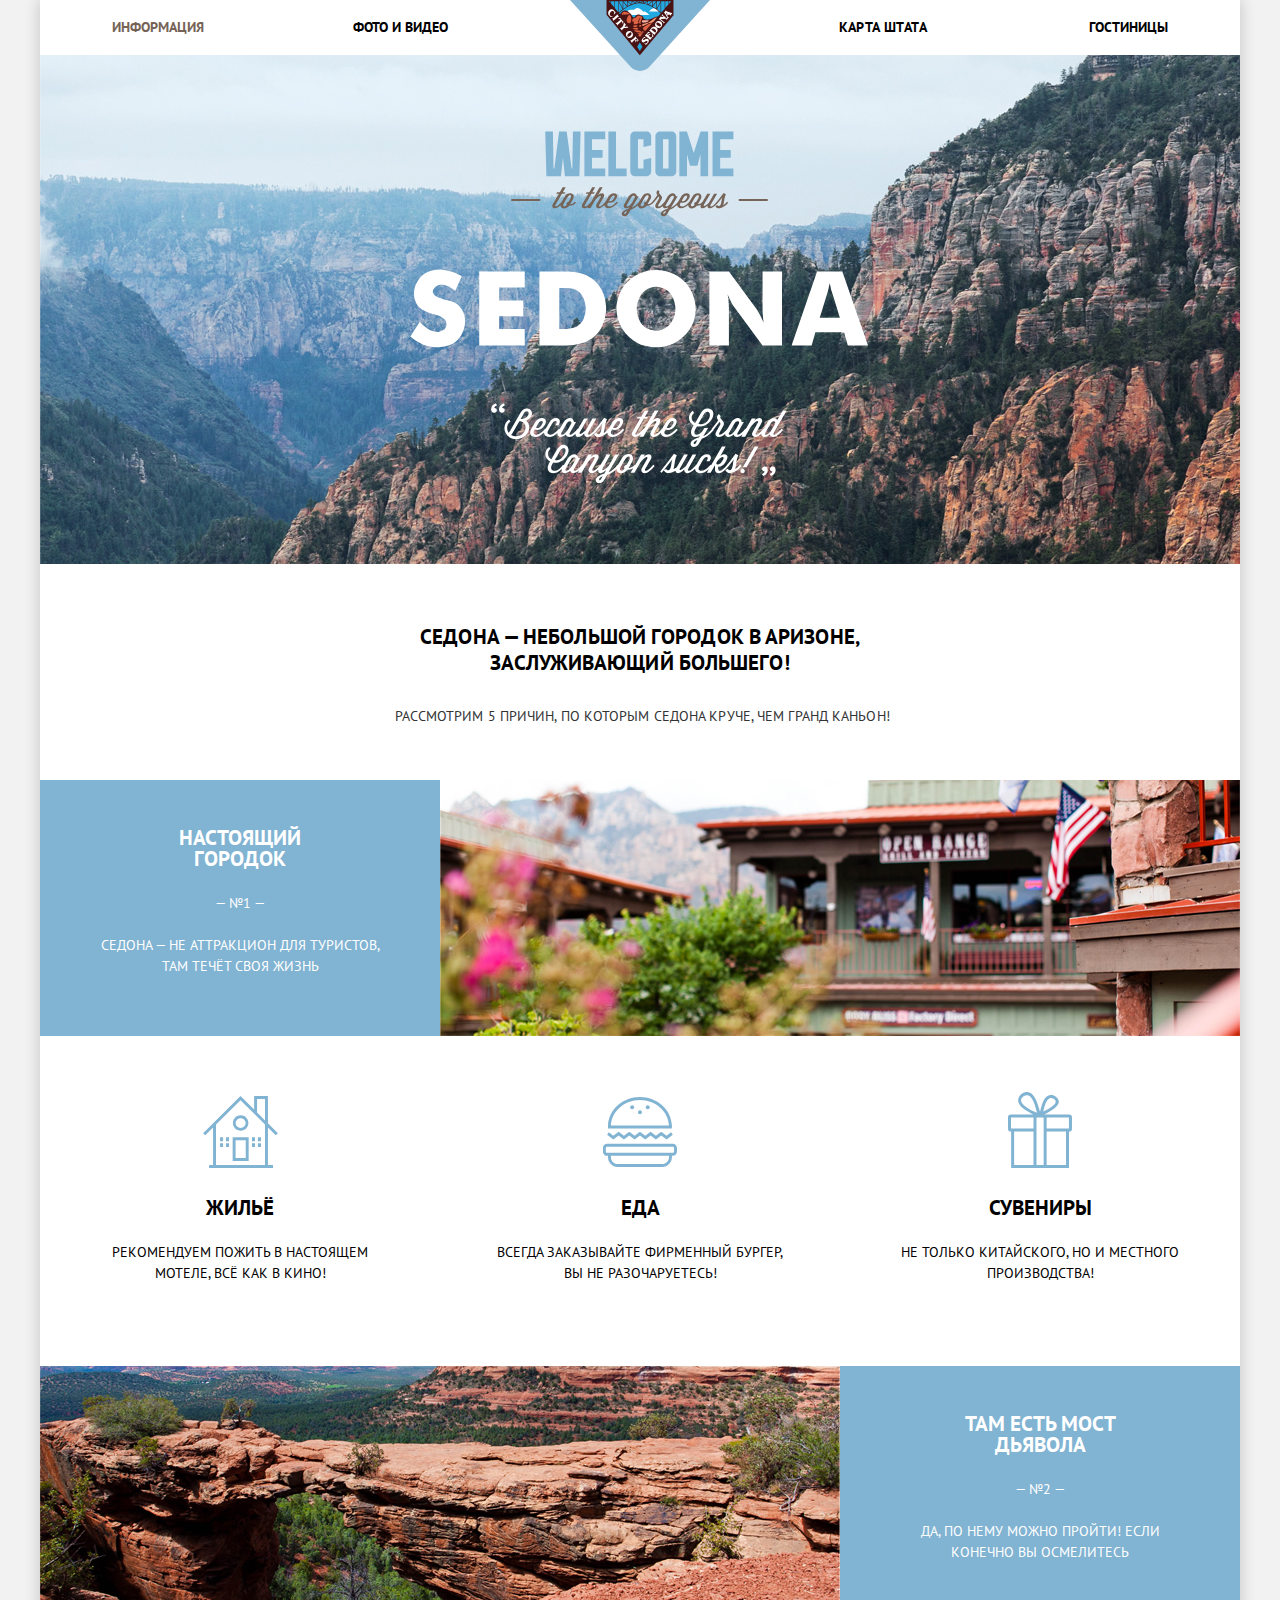
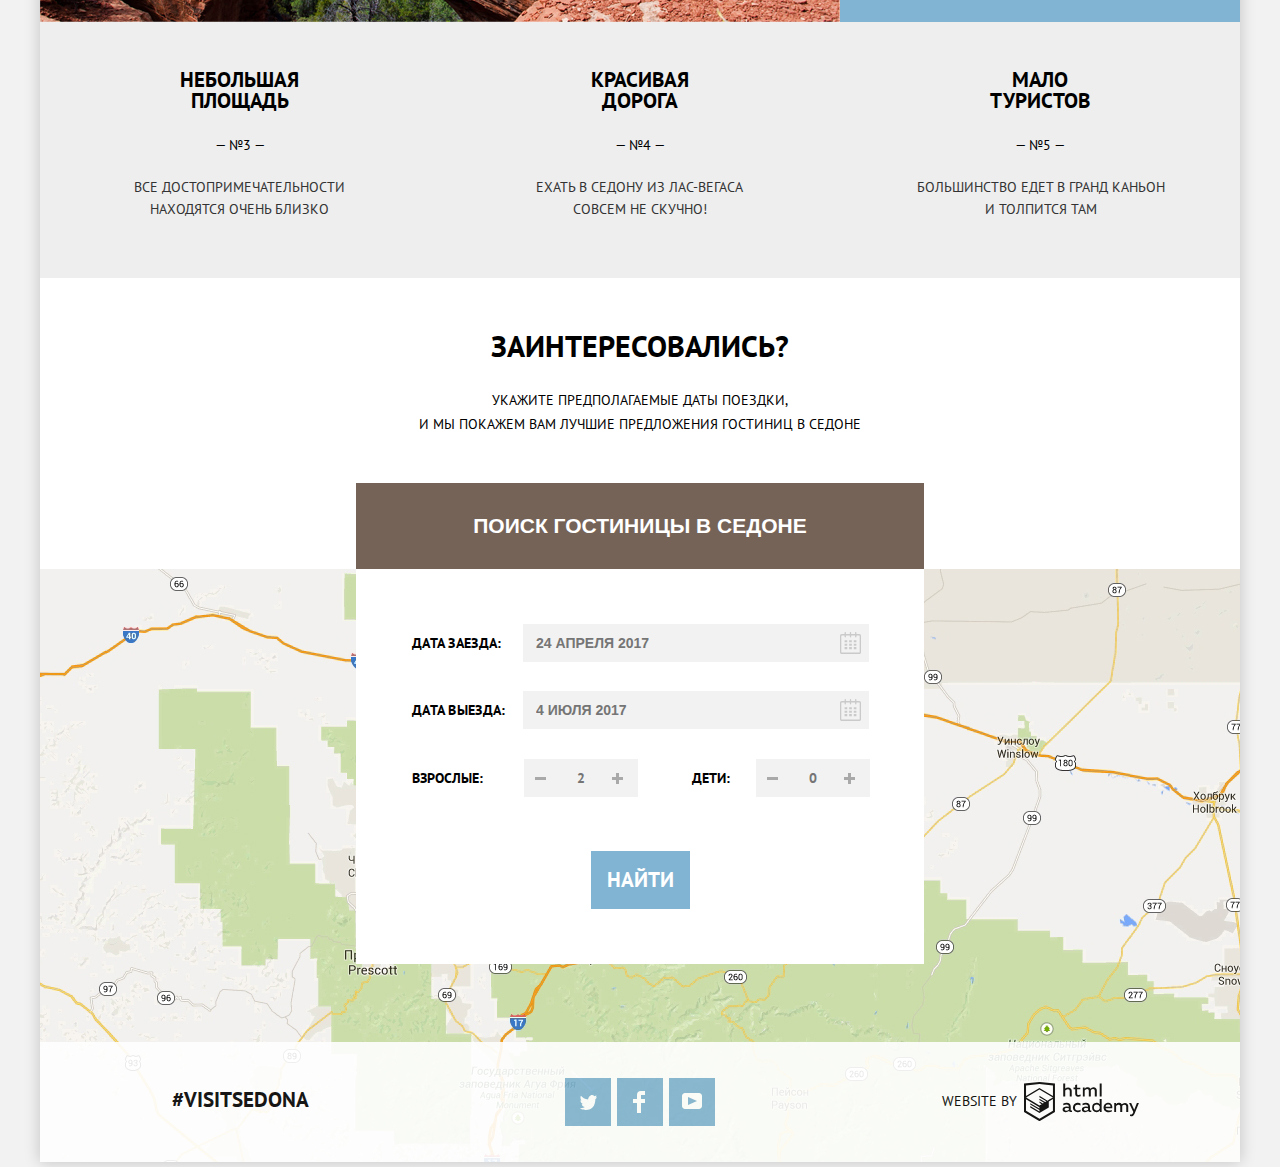
==== commit daa9f418: "END FINAL" ====
--- a/index.html
+++ b/index.html
@@ -1,152 +1,168 @@
 <!DOCTYPE html>
 <html lang="ru">
+
 <head>
     <meta charset="UTF-8">
-    <title>HTML Academy</title>
-    <link href="https://fonts.googleapis.com/css?family=PT+Sans:400,700&amp;subset=latin,cyrillic" rel="stylesheet">
+    <title>Sedona</title>
+    <meta name="description" content="Незабываемый тур по просторах Америки. Седона — небольшой городок в Аризоне, заслуживающий большего!">
+    <meta name="keywords" content="keys">
     <link rel="stylesheet" href="css/normalize.css">
-    <link rel="stylesheet" href="css/styles.min.css">
+    <link rel="stylesheet" href="css/style.css">
+    <link href="https://fonts.googleapis.com/css?family=PT+Sans:400,700&display=swap&subset=cyrillic" rel="stylesheet">
 </head>
+
 <body>
-    <div class="container">
-        <header class="main-header">
-            <nav class="main-menu">
-                <img class="site-logo" src="img/sedona-logo.svg" height="70px"
-                width="138px" alt="Логотип сайта">
-                <ul class="clearfix">
-                    <li><a href="#">Информация</a></li>
-                    <li><a href="#">Фото и видео</a></li>
-                    <li><a href="#">Карта штата</a></li>
-                    <li><a href="inner.html">Гостиницы</a></li>
+    <div class="main-wrapper">
+        <header class="header">
+            <a class="logo-link" href="index.html" target="_self">
+              <img width="140" height="71" src="img/sedona-logo.svg" alt="Логотип Sedona, туристическая поездка в небольшой город в Аризоне" title="Логотип SEDONA">
+            </a>
+            <nav class="main-navigation">
+                <ul class="navigation-list">
+                    <li class="nav-item list-item_active"><a href="#">Информация</a></li>
+                    <li class="nav-item"><a href="#">Фото и Видео</a></li>
+                    <li class="nav-item"><a href="#">Карта штата</a></li>
+                    <li class="nav-item"><a href="inner.html">Гостиницы</a></li>
                 </ul>
             </nav>
-            <div class="sedona-promo">
-                <div class="index-logo">
-                    <img src="img/intro-welcome.svg"  height="363px" width="1200px" alt="Welcome to Sedona">
-                </div>
+        </header>
+
+        <main class="main-content">
+            <h1 class="visually-hidden">Поездка в Седону, уютный городок в штате Аризоны</h1>
+            <div class="intro-img">
+                <img src="img/index-logo.jpg" width="1200" height="773" alt="Шикарные пейзажы гор и лесного массива, Добро пожаловать в Седону!" title="Шикарные пейзажы гор и лесного массива, Добро пожаловать в Седону!">
+                <img src="img/intro-welcome.svg" width="459" height="353" alt="Фото Добро пожаловать в Седону" title="Фото Добро пожаловать в Седону">
             </div>
-        </header>
-        <main>
-            <h1>Седона— небольшой городок в Аризоне, заслуживающий большего!</h1>
-            <p class="reasons">Рассмотрим причин, по которым Седона круче чем гранд каньон!</p>
-            <div class="index-content">
-                <section class="index-content-reason index-content-reason-1 clearfix">
-                    <div class="index-content-reason-text to-left">
-                        <b class="index-content-reason-title">Настоящий городок</b>
-                        <span class="index-content-reason-number">- №1 -</span>
-                        <p>Седона не аттракцион для туристов, там течет своя жизнь</p>
+
+            <h2 class="h2">Седона — небольшой городок в Аризоне, заслуживающий большего!</h2>
+            <p>Рассмотрим 5 причин, по которым Седона круче, чем гранд каньон!</p>
+            <section class="features">
+                <ul class="features-list">
+                    <li class="features-item  without-icon">
+                        <h3>Настоящий городок</h3>
+                        <span>&mdash; №1 &mdash;</span>
+                        <p>Седона — не аттракцион для туристов, там течёт своя жизнь</p>
+                    </li>
+                    <li class="list-item picture">
+                        <img src="img/house.jpg" width="800" height="256" alt="Уютный городок с удобной инфраструкторой и теплой атмосферой" title="Уютный городок с удобной инфраструкторой и теплой атмосферой">
+                    </li>
+                    <li class="features-item with-icon">
+                        <h3>Жильё</h3>
+                        <p>Рекомендуем пожить в настоящем мотеле, всё как в кино!</p>
+                    </li>
+                    <li class="features-item with-icon">
+                        <h3>Еда</h3>
+                        <p>Всегда заказывайте фирменный бургер, вы не разочаруетесь!</p>
+                    </li>
+                    <li class="features-item with-icon">
+                        <h3>Сувениры</h3>
+                        <p>Не только китайского, но и местного производства!</p>
+                    </li>
+                    <li class="features-item picture">
+                        <img src="img/mountains.jpg" width="800" height="256" alt="Прекрасный пейзаж гор не оставит вас равнодушным" title="Прекрасный пейзаж гор не оставит вас равнодушным">
+                    </li>
+                    <li class="features-item without-icon">
+                        <h3>Там есть Мост дьявола</h3>
+                        <span>&mdash; №2 &mdash;</span>
+                        <p>Да, по нему можно пройти! Если конечно вы осмелитесь</p>
+                    </li>
+                    <li class="features-item gray-item">
+                        <h3>Небольшая площадь</h3>
+                        <span>&mdash; №3 &mdash;</span>
+                        <p>Все достопримечательности находятся очень близко</p>
+                    </li>
+                    <li class="features-item gray-item">
+                        <h3>Красивая дорога</h3>
+                        <span>&mdash; №4 &mdash;</span>
+                        <p>Ехать в Седону из Лас-Вегаса совсем не скучно!</p>
+                    </li>
+                    <li class="features-item gray-item">
+                        <h3>Мало туристов</h3>
+                        <span>&mdash; №5 &mdash;</span>
+                        <p>Большинство едет в гранд каньон и толпится там</p>
+                    </li>
+                </ul>
+            </section>
+            <section class="lead-form">
+                <h3>Заинтересовались?</h3>
+                <p>Укажите предполагаемые даты поездки, <br>и мы покажем вам лучшие предложения гостиниц в седоне</p>
+                <button type="button" class="lead-form__start">Поиск гостиницы в Седоне</button>
+
+                <form class="lead-form__popup" name="lead-form-hotel" action="https://echo.htmlacademy.ru" method="post">
+                    <div class="come-in-hotel">
+                        <label  class="date date-come" for="date-come">Дата заезда:</label>
+                        <input aria-label="Указать дату въезда" type="text" id="date-come" name="date-come" placeholder="24 Апреля 2017">
+                        <button type="button" class="calendar"><span class="visually-hidden">Выбор даты в Календаре</span>
+                            <svg xmlns="http://www.w3.org/2000/svg" width="21" height="22" viewBox="0 0 21 22"><path d="M19.251 2.025h-2.845V.648c0-.381-.294-.689-.656-.689-.363 0-.656.308-.656.689v1.377h-3.938V.648c0-.381-.294-.689-.655-.689-.363 0-.657.308-.657.689v1.377H5.906V.648c0-.381-.294-.689-.656-.689-.363 0-.657.308-.657.689v1.377H1.75C.784 2.025 0 2.847 0 3.862v16.302C0 21.179.784 22 1.75 22h17.501c.966 0 1.749-.821 1.749-1.836V3.862c0-1.015-.783-1.837-1.749-1.837zm.437 18.139a.448.448 0 0 1-.437.459H1.75a.45.45 0 0 1-.438-.459V3.862a.45.45 0 0 1 .438-.459h2.844v1.378c0 .381.294.689.657.689.362 0 .656-.308.656-.689V3.403h3.938v1.378c0 .381.294.689.657.689.361 0 .655-.308.655-.689V3.403h3.938v1.378c0 .381.293.689.656.689.362 0 .656-.308.656-.689V3.403h2.845c.241 0 .437.206.437.459v16.302z"/><path d="M4.594 8.225h2.625v2.066H4.594zM4.594 11.668h2.625v2.067H4.594zM4.594 15.112h2.625v2.066H4.594zM9.188 15.112h2.625v2.066H9.188zM9.188 11.668h2.625v2.067H9.188zM9.188 8.225h2.625v2.066H9.188zM13.781 15.112h2.625v2.066h-2.625zM13.781 11.668h2.625v2.067h-2.625zM13.781 8.225h2.625v2.066h-2.625z"/>
+                            </svg>
+                        </button>
                     </div>
-                    <div class="index-content-reason-image to-right"></div>
-                </section>
-                <section class="index-content-features clearfix">
-                    <section class="feature">
-                        <img src="img/house.svg" alt="Иконка дома">
-                        <h2>Жилье</h2>
-                        <p>Рекомендуем пожить в настоящем мотеле, все как в кино!</p>
-                    </section>
-                    <section class="feature">
-                        <img src="img/burger.svg" alt="Иконка бургера">
-                        <h2>Еда</h2>
-                        <p>Всегда заказывай фирменный бургер, вы не разочаруетесь!</p>
-                    </section>
-                    <section class="feature">
-                        <img src="img/gift.svg" alt="Иконка сувенира">
-                        <h2>Сувениры</h2>
-                        <p>Не только китайского, и местного производства!</p>
-                    </section>
-                </section>
-                <section class="index-content-reason index-content-reason-2 clearfix">
-                    <div class="index-content-reason-image to-left"></div>
-                    <div class="index-content-reason-text to-right">
-                        <b class="index-content-reason-title">Там есть мост дьявола</b>
-                        <span class="index-content-reason-number">- №2 -</span>
-                        <p>Да, по нему можно пройти! Если, конечно, вы осмелитесь</p>
+
+                    <div class="come-out-hotel">
+                        <label class="date date-out" for="date-out">Дата выезда:</label>
+                        <input aria-label="Указать дату съезда" id="date-out" name="date-out" type="text" placeholder="4 Июля 2017">
+                        <button type="button" class="calendar two"><span class="visually-hidden">Выбор даты в Календаре</span>
+                            <svg xmlns="http://www.w3.org/2000/svg" width="21" height="22" viewBox="0 0 21 22"><path d="M19.251 2.025h-2.845V.648c0-.381-.294-.689-.656-.689-.363 0-.656.308-.656.689v1.377h-3.938V.648c0-.381-.294-.689-.655-.689-.363 0-.657.308-.657.689v1.377H5.906V.648c0-.381-.294-.689-.656-.689-.363 0-.657.308-.657.689v1.377H1.75C.784 2.025 0 2.847 0 3.862v16.302C0 21.179.784 22 1.75 22h17.501c.966 0 1.749-.821 1.749-1.836V3.862c0-1.015-.783-1.837-1.749-1.837zm.437 18.139a.448.448 0 0 1-.437.459H1.75a.45.45 0 0 1-.438-.459V3.862a.45.45 0 0 1 .438-.459h2.844v1.378c0 .381.294.689.657.689.362 0 .656-.308.656-.689V3.403h3.938v1.378c0 .381.294.689.657.689.361 0 .655-.308.655-.689V3.403h3.938v1.378c0 .381.293.689.656.689.362 0 .656-.308.656-.689V3.403h2.845c.241 0 .437.206.437.459v16.302z"/><path d="M4.594 8.225h2.625v2.066H4.594zM4.594 11.668h2.625v2.067H4.594zM4.594 15.112h2.625v2.066H4.594zM9.188 15.112h2.625v2.066H9.188zM9.188 11.668h2.625v2.067H9.188zM9.188 8.225h2.625v2.066H9.188zM13.781 15.112h2.625v2.066h-2.625zM13.781 11.668h2.625v2.067h-2.625zM13.781 8.225h2.625v2.066h-2.625z"/>
+                            </svg>
+                        </button>
                     </div>
-                </section>
-                <div class="index-content-reason-row">
-                    <section class="index-content-reason-short">
-                        <b class="index-content-reason-title">Небольшая площадь</b>
-                        <span class="index-content-reason-number">- №3 -</span>
-                        <p>Все достопримеча тельности находятся очень близко</p>
-                    </section>
-                    <section class="index-content-reason-short">
-                        <b class="index-content-reason-title">Красивая дорога</b>
-                        <span class="index-content-reason-number">- №4 -</span>
-                        <p>Ехать в Седону из Лас-Вегаса совсем не скучно!</p>
-                    </section>
-                    <section class="index-content-reason-short">
-                        <b class="index-content-reason-title">Мало туристов</b>
-                        <span class="index-content-reason-number">- №5 -</span>
-                        <p>Большинство едет в Гранд Каньон и толпится там</p>
-                    </section>
-                </div>
-            </div>
-            <div class="index-search">
-                <b class="index-search-title">Заинтересовались?</b>
-                <p>Укажите предполагаемые даты поездки,и мы покажем вам лучшие предложения гостиниц в седоне</p>
-                <a class="btn btn-hotels-search btn-brown" href="#">Поиск гостиницы в Седоне</a>
-                <form class="index-search-hotels" action="https://echo.htmlacademy.ru" method="get">
-                    <div class="form-table">
 
-                        <div class="form-column form-column-25"></div>
-                        <div class="form-column form-column-75"></div>
-
-                        <div class="form-row">
-                            <label class="form-cell" for="date-on">Дата заезда:</label>
-                            <div class="form-cell date-field">
-                                <input type="text" id="date-on" name="date-on" value="24 Апреля 2016">
+                    <div class="wrapper-range">
+                        <div class="range-block ">
+                            <label for="adult" >Взрослые:</label>
+                            <div class="range-block__adult range-block__adult_modf">
+                                <button class="minus-btn" type="button"><span class="visually-hidden">Кнопка минус - уменьшение на 1 единицу</span></button>
+                                <input aria-label="Указать количество взрослых" id="adult" name="adult" type="text" placeholder="2">
+                                <button class="plus-btn" type="button"><span class="visually-hidden">Кнопка плюс - увеличение на 1 единицу</span></button>
                             </div>
                         </div>
-                        <div class="form-row">
-                            <label class="form-cell" for="date-off">Дата выезда:</label>
-                            <div class="form-cell date-field">
-                                <input type="text" id="date-off" name="date-off" value="4 июля 2016">
+                        <div class="range-block">
+                            <label for="children" >Дети:</label>
+                            <div class="range-block__child range-block__child_modf">
+                                <button class="minus-btn" type="button"><span class="visually-hidden">Кнопка минус - уменьшение на 1 единицу</span></button>
+                                <input aria-label="Указать количество детей" id="children" class="input-total-child" name="children" type="text" placeholder="0">
+                                <button class="plus-btn" type="button"><span class="visually-hidden">Кнопка плюс - увеличение на 1 единицу</span></button>
                             </div>
                         </div>
                     </div>
-                    <div class="form-table single-row-table">
+                    <input class="popup-submit" type="submit" value="Найти">
+                </form>
+            </section>
 
-                        <div class="form-column form-column-25"></div>
-                        <div class="form-column form-column-25"></div>
-                        <div class="form-column form-column-25"></div>
-                        <div class="form-column form-column-25"></div>
-
-                        <div class="form-row form-row-4">
-                            <label class="form-cell" for="adult-count">Взрослые:</label>
-                            <div class="form-cell">
-                                <div class="icon-minus btn-count"></div>
-                                <input class="count-field" type="text" id="adult-count" name="adult-count" value="2">
-                                <div class="icon-plus btn-count"></div>
-                            </div>
-                            <label class="form-cell" for="kids-count">Дети:</label>
-                            <div class="form-cell">
-                                <div class="icon-minus btn-count"></div>
-                                <input class="count-field" type="text" id="kids-count" name="kids-count" value="0">
-                                <div class="icon-plus btn-count"></div>
-                            </div>
-                        </div>
-                    </div>
-                    <a class="btn btn-blue btn-hotels-search-form" href="#">Найти</a>
-                </form>
+            <div class="map-navigation">
+                <iframe class="modal-map" src="https://yandex.kz/map-widget/v1/-/CBRzJCsRgB" ></iframe>
             </div>
         </main>
-        <div class="map">
-            <img src="img/map.jpg" alt= "map">
-        </div>
-        <footer class="main-footer clearfix">
-            <section class="footer-hashtag"><a href="#">#visitsedona</a></section>
-            <section class="footer-social">
-                <a class="social-btn" href="#"><i class="icon-twitter"></i></a>
-                <a class="social-btn" href="#"><i class="icon-facebook"></i></a>
-                <a class="social-btn" href="#"><i class="icon-youtube"></i></a>
-            </section>
-            <section class="footer-copyright">
-                <span>Website by</span>
-                <a class="copyright-btn" href="https://htmlacademy.ru" target="_blank"></a>
-            </section>
+
+        <footer class="footer">
+            <a href="#up" class="footer-info__up">#visitsedona</a>
+            <ul class="footer-socials">
+                <li class="socials-item">
+                    <a class="social-link" href="#" title="Переход в Твиттер"><span class="visually-hidden">Twitter</span>
+                    <img src="img/twitter.svg" alt="Твиттер" width="17" height="15"></a>
+                </li>
+
+                <li class="socials-item">
+                    <a class="social-link" href="#" title="Переход в Фейсбук"><span class="visually-hidden">Facebook</span>
+                    <img src="img/fb-icon.svg" alt="Фейсбук" width="12" height="22"></a>
+                </li>
+
+                <li class="socials-item">
+                    <a class="social-link" href="#" title="Переход в Ютуб"><span class="visually-hidden">Youtube</span>
+                    <img src="img/youtube.svg" alt="Ютуб" width="20" height="16"></a>
+                </li>
+            </ul>
+
+            <div class="footer-info__creater">
+                <span>website by </span>
+                <a class="htmlacademy-link" href="https://htmlacademy.ru/intensive/htmlcss" target="_blank"><span class="visually-hidden">Перейти в htmlacademy</span>
+                   <svg  data-name="Layer 1" xmlns="http://www.w3.org/2000/svg" viewBox="0 0 108.08 36.85"><title>logo-htmlacademy-small1</title><path d="M44.61,26.88a2,2,0,0,0,.55-0.1v1.33a3.25,3.25,0,0,1-1.18.21,1.67,1.67,0,0,1-1.67-1,4.84,4.84,0,0,1-3.14,1.08c-1.51,0-2.91-.83-2.91-2.55,0-2.13,2-2.79,3.71-2.79a11.08,11.08,0,0,1,2.17.25v-0.3c0-1-.76-1.77-2.19-1.77a7.42,7.42,0,0,0-3,.64v-1.7a10.21,10.21,0,0,1,3.19-.55c2.36,0,3.81,1.12,3.81,3.65v3a0.54,0.54,0,0,0,.49.59h0.17Zm-6.44-1.13A1.35,1.35,0,0,0,39.63,27h0.11a3.39,3.39,0,0,0,2.41-1V24.58a9.72,9.72,0,0,0-1.81-.21c-1,0-2.16.33-2.16,1.38h0Zm12.36-6.11a5,5,0,0,1,2.57.64V22a4.08,4.08,0,0,0-2.3-.7,2.75,2.75,0,1,0,0,5.49,5,5,0,0,0,2.43-.64v1.71a6.27,6.27,0,0,1-2.76.57A4.21,4.21,0,0,1,46,24.51q0-.21,0-0.41a4.32,4.32,0,0,1,4.18-4.46h0.38Zm12.17,7.24a2,2,0,0,0,.55-0.1v1.33a3.25,3.25,0,0,1-1.18.21,1.67,1.67,0,0,1-1.67-1,4.84,4.84,0,0,1-3.14,1.08c-1.51,0-2.91-.83-2.91-2.55,0-2.13,2-2.79,3.71-2.79a11.08,11.08,0,0,1,2.17.25v-0.3c0-1-.76-1.77-2.19-1.77a7.42,7.42,0,0,0-3,.64v-1.7a10.21,10.21,0,0,1,3.19-.55c2.36,0,3.81,1.12,3.81,3.65v3a0.54,0.54,0,0,0,.49.59h0.17Zm-6.44-1.13A1.35,1.35,0,0,0,57.73,27h0.11a3.39,3.39,0,0,0,2.41-1V24.58a9.72,9.72,0,0,0-1.81-.21c-1.06,0-2.16.33-2.16,1.38h0ZM73,16V28.2H71.35V26.88a3.88,3.88,0,0,1-3.19,1.54,4.4,4.4,0,0,1,0-8.78,3.81,3.81,0,0,1,3,1.3V16H73Zm-4.53,5.22a2.76,2.76,0,1,0,0,5.52A2.86,2.86,0,0,0,71.15,25V23A2.91,2.91,0,0,0,68.49,21.27ZM79,19.64c3.31,0,4.46,2.68,3.92,5.09H76.7c0.21,1.5,1.67,2.11,3.19,2.11a6.11,6.11,0,0,0,2.64-.59v1.6a7.14,7.14,0,0,1-3,.57C77,28.42,74.78,27,74.78,24a4.18,4.18,0,0,1,4-4.39H79Zm0.09,1.54a2.28,2.28,0,0,0-2.44,2.1v0.06H81.3A2,2,0,0,0,79.13,21.18Zm5.73,7V19.87h1.65v1a3.81,3.81,0,0,1,2.78-1.27A2.86,2.86,0,0,1,91.89,21a4.12,4.12,0,0,1,2.91-1.33A3.06,3.06,0,0,1,98,23V28.2h-1.9V23.05a1.59,1.59,0,0,0-1.42-1.75H94.42a2.8,2.8,0,0,0-2.07,1.12V28.2h-1.9V23.05A1.59,1.59,0,0,0,89,21.31H88.8a3,3,0,0,0-2.21,1.29v5.63H84.86Zm21.31-8.33h1.9l-3.91,9.46c-0.9,2.17-2.09,2.86-3.35,2.86a4.76,4.76,0,0,1-1.1-.14V30.46a2.86,2.86,0,0,0,.85.12c0.9,0,1.58-.64,2.07-1.9l0.17-.42-4-8.4h2l2.86,6.29ZM38.73,1.46V6.22a3.81,3.81,0,0,1,2.7-1.14,3.25,3.25,0,0,1,3.44,3.4v5.15H43V8.72a1.81,1.81,0,0,0-1.61-2h-0.3a2.93,2.93,0,0,0-2.32,1.39v5.52h-1.9V1.46h1.9ZM49.94,2.31v3h3V6.91h-3v3.81c0,1.1.5,1.46,1.58,1.46a4.49,4.49,0,0,0,1.69-.33v1.6A6.8,6.8,0,0,1,51,13.8a2.55,2.55,0,0,1-2.86-2.74V6.89H46.58V5.26h1.5V2.74Zm5.4,11.31V5.28H57v1A3.81,3.81,0,0,1,59.77,5a2.86,2.86,0,0,1,2.6,1.33A4.12,4.12,0,0,1,65.28,5,3.06,3.06,0,0,1,68.44,8.4v5.21h-1.9V8.46a1.59,1.59,0,0,0-1.42-1.75H64.89a2.8,2.8,0,0,0-2.07,1.12v5.78h-1.9V8.46A1.59,1.59,0,0,0,59.5,6.71H59.27A3,3,0,0,0,57.06,8v5.63H55.34ZM71.17,1.45H73V13.6H71.17V1.45ZM14.71,0H14.55L0,1.54V28.21l14.55,8.66,14.55-8.66V1.54Zm12.5,27.1L14.55,34.64,1.9,27.12V16.18l12.59,7.5V25L5.86,19.9v1.31l8.68,5.21v1.39L5.87,22.65V24l8.68,5.21,8.75-5.24V18.31L27.2,16V27.12Zm0-12.53-3.48,2-1.6,1L14.51,13v1.31L21,18.23H21l-0.14.09-1,.54-5.37-3.2V17l4.24,2.52-1,.67-3.2-1.9v1.31l2.1,1.24L14.5,22.1,2,14.65,14.51,7.11Zm0-1.32L14.49,5.76,1.91,13.25v-10L14.56,1.92,27.21,3.25v10h0Z" transform="translate(0 -0.02)"/>
+                   </svg>
+                </a>
+            </div>
         </footer>
     </div>
+    <script defer src="js/mainjs-min.js" type="text/javascript"></script>
+</body>
 
-    <script src="js/popup.min.js"></script>
-</body>
 </html>
--- a/css/style.css
+++ b/css/style.css
@@ -0,0 +1,1464 @@
+html {
+    -webkit-box-sizing: border-box;
+            box-sizing: border-box;
+}
+*, *::before, *::after {
+    -webkit-box-sizing: inherit;
+            box-sizing: inherit;
+}
+img {
+    max-width: 100%;
+    display: block;
+    padding: 0;
+    margin: 0;
+}
+.visually-hidden {
+    position: absolute;
+    clip: rect(1px 1px 1px 1px);
+    clip: rect(1px, 1px, 1px, 1px);
+    padding:0;
+    border:0;
+    height: 1px;
+    width: 1px;
+    overflow: hidden;
+}
+body {
+    height: auto;
+    margin: 0 auto;
+    background-color: #f2f2f2;
+}
+.main-wrapper {
+    width: 1200px;
+    margin: 0 auto;
+    -webkit-box-shadow: 0px 0px 15px 0px rgba(0, 0, 0, 0.2);
+            box-shadow: 0px 0px 15px 0px rgba(0, 0, 0, 0.2);
+}
+
+.header {
+    width: 100%;
+    position: relative;
+}
+.logo-link {
+    display: block;
+    width: 140px;
+    height: 72px;
+    position: absolute;
+    top: 0;
+    left: 530px;
+    z-index: 2;
+}
+.logo-link:hover, .logo-link:focus {
+    outline: none;
+    border: none;
+}
+.main-navigation {
+    display: inline-block;
+    width: 100%;
+    vertical-align: middle;
+    padding-left: 72px;
+    padding-right: 72px;
+    background-color: #ffffff;
+}
+.navigation-list {
+    width: 100%;
+    padding: 0;
+    margin: 0;
+    display: -webkit-box;
+    display: -ms-flexbox;
+    display: flex;
+    background-color: #ffffff;
+    -webkit-box-orient: horizontal;
+    -webkit-box-direction: normal;
+        -ms-flex-direction: row;
+            flex-direction: row;
+    -webkit-box-align: center;
+        -ms-flex-align: center;
+            align-items: center;
+}
+.nav-item {
+    padding-top: 14px;
+    padding-bottom: 15px;
+    list-style: none;
+    width: 150px;
+    font-family: 'PT Sans', Arial, sans-serif;
+    text-transform: uppercase;
+    font-weight: bold;
+    color: #000000;
+    font-size: 14px;
+    line-height: 26px;
+}
+.nav-item:first-child, .nav-item:nth-child(2) {
+   text-align: left;
+}
+.nav-item:nth-child(3), .nav-item:last-child {
+   text-align: right;
+}
+.nav-item:first-child {
+   margin-right: 91px;
+}
+.nav-item:last-child {
+   margin-left: 91px;
+}
+.nav-item a {
+    text-decoration: none;
+    font-family: 'PT Sans', Arial, sans-serif;
+    text-transform: uppercase;
+    font-weight: bold;
+    color: inherit;
+    font-size: 14px;
+    line-height: 26px;
+}
+.list-item_active, .list-item_active a {
+    color: #766357;
+}
+.nav-item:nth-child(3) {
+    padding-left: 2px;
+    letter-spacing: 0.39px;
+}
+.nav-item a:hover, .nav-item a:focus {
+    color: #81b3d2;
+    border: none;
+}
+.nav-item a:focus {
+  outline: 2px solid #47aae8;
+}
+.nav-item a:active {
+    color: rgba(0, 0, 0, 0.3);
+
+}
+.nav-item:nth-child(2) {
+    margin-right: auto;
+}
+.nav-item:nth-child(3) {
+    margin-left: auto;
+}
+.nav-item_active a {
+    color: #766357;
+}
+
+.main-content {
+    width: 100%;
+    background: #ffffff;
+}
+.intro-img {
+    position: relative;
+    width: 100%;
+    height: 509px;
+    overflow: hidden;
+    margin-bottom: 60px;
+}
+.intro-img img {
+    -webkit-transform: translateY(-56px);
+        -ms-transform: translateY(-56px);
+            transform: translateY(-56px);
+}
+.intro-img img:nth-child(2) {
+    position: absolute;
+    top: 76px;
+    -webkit-transform: translateX(370px);
+        -ms-transform: translateX(370px);
+            transform: translateX(370px);
+}
+.intro-img::after {
+    content: "";
+    padding: 0;
+    display: block;
+    width: 100%;
+    height: 57px;
+    background-image: url(../img/filter-button.svg);
+    position: absolute;
+    background-repeat: no-repeat;
+    background-size: cover;
+    bottom: 0px;
+    background-position: bottom;
+}
+.h2 {
+    font-size: 21px;
+    line-height: 26px;
+    font-weight: bold;
+    text-align: center;
+    margin: 0 auto;
+    margin-bottom: 32px;
+    width: 450px;
+    text-transform: uppercase;
+    letter-spacing: 0.1px;
+    font-family: 'PT Sans', Arial, sans-serif;
+}
+.h2 + p {
+    font-size: 14px;
+    color: #333333;
+    text-transform: uppercase;
+    margin: 0 auto;
+    width: 505px;
+    padding-left: 7px;
+    margin-bottom: 56px;
+    font-family: 'PT Sans', Arial, sans-serif;
+    letter-spacing: 0.1px;
+}
+
+.features {
+    width: 100%;
+    margin-bottom: 50px;
+}
+.features ul {
+    display: -webkit-box;
+    display: -ms-flexbox;
+    display: flex;
+    -webkit-box-align: start;
+        -ms-flex-align: start;
+            align-items: flex-start;
+    -ms-flex-wrap: wrap;
+        flex-wrap: wrap;
+    padding: 0px;
+    font-family: 'PT Sans', Arial, sans-serif;
+    padding: 0;
+    margin: 0;
+}
+.features-list li {
+    list-style: none;
+}
+.features-item {
+    display: block;
+}
+.features-item p {
+    padding: 0;
+    margin: 0;
+}
+.features-item:not(.picture) {
+    width: 400px;
+    text-transform: uppercase;
+}
+.without-icon {
+    padding: 47px 48px 59px 48px;
+    background-color: #81b3d2;
+    text-align: center;
+    color: #ffffff;
+}
+.without-icon h3 {
+    text-align: center;
+    font-size: 21px;
+    line-height: 21px;
+    padding: 0;
+    margin: 0 auto;
+    margin-bottom: 26px;
+    width: 151px;
+}
+.without-icon p, .with-icon p {
+    text-align: center;
+    font-size: 14px;
+    line-height: 21px;
+}
+.without-icon span {
+    display: inline-block;
+    width: 100%;
+    margin-bottom: 24px;
+    font-size: 14px;
+    vertical-align: middle;
+}
+.with-icon {
+    padding: 60px 52px 80px 52px;
+    background-color: #ffffff;
+}
+.with-icon h3 {
+    text-align: center;
+    font-size: 21px;
+    line-height: 21px;
+    padding: 0;
+    margin: 0 auto;
+    margin-bottom: 24px;
+    width: 125px;
+}
+.with-icon:nth-child(3)::before, .with-icon:nth-child(4)::before, .with-icon:nth-child(5)::before {
+    content: "";
+    display: block;
+    width: 77px;
+    height: 72px;
+    margin: 0 auto;
+    margin-bottom: 29px;
+}
+.with-icon:nth-child(5) {
+    padding: 55px 52px 82px 52px;
+}
+.with-icon:nth-child(3)::before {
+    background: url(../img/house.svg) no-repeat center;
+}
+.with-icon:nth-child(4)::before {
+    background: url(../img/burger.svg) no-repeat center;
+}
+.with-icon:nth-child(5)::before {
+    width: 77px;
+    height: 77px;
+    background: url(../img/gift.svg) no-repeat center;
+}
+.gray-item {
+    background-color: #eeeeee;
+    text-align: center;
+    font-size: 14px;
+    line-height: 22px;
+    padding-top: 47px;
+    padding-left: 69px;
+    padding-right: 70px;
+    padding-bottom: 43px;
+}
+.gray-item:nth-child(10) p{
+    padding-left: 2px;
+}
+.gray-item h3 {
+    text-align: center;
+    font-size: 21px;
+    line-height: 21px;
+    padding: 0;
+    margin: 0 auto;
+    margin-bottom: 23px;
+    width: 155px;
+}
+.gray-item span {
+    display: inline-block;
+    width: 100%;
+    margin-bottom: 20px;
+    vertical-align: middle;
+}
+.gray-item p {
+    color: #333333;
+    margin-bottom: 15px;
+}
+
+@-webkit-keyframes bounce {
+    0% {
+        -webkit-transform: translateY(-200px);
+                transform: translateY(-200px);
+        opacity: 0;
+   }
+    70% {
+       -webkit-transform: translateY(30px);
+               transform: translateY(30px);
+        opacity: 0.6;
+   }
+    90% {
+       -webkit-transform: translateY(-10px);
+               transform: translateY(-10px);
+        opacity: 0.8;
+   }
+    100% {
+       -webkit-transform: translateY(0px);
+               transform: translateY(0px);
+        opacity: 1;
+   }
+}
+@keyframes bounce {
+    0% {
+        -webkit-transform: translateY(-200px);
+                transform: translateY(-200px);
+        opacity: 0;
+   }
+    70% {
+       -webkit-transform: translateY(30px);
+               transform: translateY(30px);
+        opacity: 0.6;
+   }
+    90% {
+       -webkit-transform: translateY(-10px);
+               transform: translateY(-10px);
+        opacity: 0.8;
+   }
+    100% {
+       -webkit-transform: translateY(0px);
+               transform: translateY(0px);
+        opacity: 1;
+   }
+}
+
+.lead-form {
+    text-align: center;
+    text-transform: uppercase;
+    font-family: 'PT Sans', Arial, sans-serif;
+}
+.lead-form h3 {
+    width: 500px;
+    font-size: 30px;
+    line-height: 36px;
+    margin: 0 auto;
+    text-align: center;
+    margin-bottom: 24px;
+}
+.lead-form p {
+    font-size: 14px;
+    line-height: 24px;
+    width: 460px;
+    margin: 0 auto;
+    margin-bottom: 47px;
+}
+.lead-form__start {
+    display: block;
+    font-size: 21px;
+    line-height: 26px;
+    background-color: #766357;
+    color: #ffffff;
+    width: 568px;
+    text-align: center;
+    padding: 30px 15px;
+    margin: 0 auto;
+    text-decoration: none;
+    font-weight: bold;
+    border: none;
+    text-transform: uppercase;
+    outline: none;
+}
+.lead-form__start:hover, .lead-form__start:focus {
+    background-color: #604e43;
+    border: none;
+}
+.lead-form__start:focus {
+  outline: 2px solid #47aae8;
+}
+.lead-form__start:active {
+    background-color: #503e33;
+}
+.lead-form__popup {
+    width: 568px;
+    background-color: #ffffff;
+    position: absolute;
+    left: 50%;
+    margin-left: -284px;
+    padding-top: 55px;
+    padding-right: 55px;
+    padding-bottom: 55px;
+    padding-left: 56px;
+    -webkit-box-orient: horizontal;
+    -webkit-box-direction: normal;
+        -ms-flex-direction: row;
+            flex-direction: row;
+    -webkit-box-align: start;
+        -ms-flex-align: start;
+            align-items: flex-start;
+    -ms-flex-line-pack: start;
+        align-content: flex-start;
+    -ms-flex-wrap: wrap;
+        flex-wrap: wrap;
+    z-index: 1;
+    -webkit-animation-name: bounce;
+            animation-name: bounce;
+    -webkit-animation-duration: 0.6s;
+            animation-duration: 0.6s;
+    -webkit-animation-timing-function: ease-out;
+            animation-timing-function: ease-out;
+}
+.form-close {
+    display: none;
+ }
+
+.form-show {
+   display: -webkit-box;
+   display: -ms-flexbox;
+   display: flex;
+}
+@-webkit-keyframes shake {
+ 0%,
+ 100% {
+   -webkit-transform: translateX(0);
+           transform: translateX(0);
+ }
+
+ 10%,
+ 30%,
+ 50%,
+ 70%,
+ 90% {
+   -webkit-transform: translateX(-10px);
+           transform: translateX(-10px);
+ }
+
+ 20%,
+ 40%,
+ 60%,
+ 80% {
+   -webkit-transform: translateX(10px);
+           transform: translateX(10px);
+ }
+}
+@keyframes shake {
+ 0%,
+ 100% {
+   -webkit-transform: translateX(0);
+           transform: translateX(0);
+ }
+
+ 10%,
+ 30%,
+ 50%,
+ 70%,
+ 90% {
+   -webkit-transform: translateX(-10px);
+           transform: translateX(-10px);
+ }
+
+ 20%,
+ 40%,
+ 60%,
+ 80% {
+   -webkit-transform: translateX(10px);
+           transform: translateX(10px);
+ }
+}
+.modal-error {
+    -webkit-animation-name: shake;
+            animation-name: shake;
+    -webkit-animation-duration: 0.3s;
+            animation-duration: 0.3s;
+}
+
+.enter-error {
+    -webkit-animation-name: shake;
+            animation-name: shake;
+    -webkit-animation-duration: 0.3s;
+            animation-duration: 0.3s;
+}
+.come-in-hotel, .come-out-hotel {
+    width: 100%;
+    -ms-flex-item-align: center;
+        align-self: center;
+    font-family: 'PT Sans', Arial, sans-serif;
+    text-align: left;
+    position: relative;
+    display: -webkit-box;
+    display: -ms-flexbox;
+    display: flex;
+    -webkit-box-orient: horizontal;
+    -webkit-box-direction: normal;
+        -ms-flex-direction: row;
+            flex-direction: row;
+    -webkit-box-align: center;
+        -ms-flex-align: center;
+            align-items: center;
+}
+.come-in-hotel {
+    margin-bottom: 29px;
+}
+.come-out-hotel {
+    margin-bottom: 30px;
+}
+.come-in-hotel label, .come-out-hotel label {
+    font-size: 14px;
+    line-height: 26px;
+    text-transform: uppercase;
+    font-weight: bold;
+    margin-right: auto;
+    letter-spacing: 0.3px;
+}
+.come-in-hotel input[type="text"], .come-out-hotel input[type="text"] {
+    border: none;
+    padding-top: 6px;
+    padding-bottom: 6px;
+    padding-left: 13px;
+    padding-right: 40px;
+    font-size: 14px;
+    line-height: 26px;
+    font-weight: bold;
+    text-transform: uppercase;
+    background-color: #f2f2f2;
+    width: 346px;
+    height: 38px;
+}
+.come-in-hotel input[type="text"]:hover, .come-out-hotel input[type="text"]:hover, .range-block__child input[name="children"]:hover, .range-block__adult input[name="adult"]:hover {
+    background-color: #ebebeb;
+    outline: none;
+}
+.come-out-hotel input[type="text"]:focus, .come-in-hotel input[type="text"]:focus {
+    background-color: #ffffff;
+    border: 2px solid #e5e5e5;
+    outline: none;
+    padding-left: 11px;
+    padding-top: 4px;
+    padding-bottom: 4px;
+    padding-left: 11px;
+    padding-right: 38px;
+}
+.range-block__child input[name="children"]:focus, .range-block__adult input[name="adult"]:focus {
+    background-color: #ffffff;
+    border: 2px solid #e5e5e5;
+    outline: none;
+    padding-top: 4px;
+    padding-bottom: 4px;
+}
+button.calendar {
+    width: 25px;
+    height: 25px;
+    position: absolute;
+    z-index: 2;
+    top: 8px;
+    right: 6px;
+    background-color: transparent;
+    fill: #cacaca;
+    padding: 0;
+    margin: 0;
+    border: none;
+}
+.calendar:hover svg, .calendar:focus svg {
+    fill: #000000;
+}
+.calendar:active svg{
+    fill: #81b3d2;
+}
+
+.wrapper-range {
+    width: 100%;
+    display: -webkit-box;
+    display: -ms-flexbox;
+    display: flex;
+    -ms-flex-wrap: nowrap;
+        flex-wrap: nowrap;
+    -webkit-box-orient: horizontal;
+    -webkit-box-direction: normal;
+        -ms-flex-direction: row;
+            flex-direction: row;
+    -webkit-box-align: center;
+        -ms-flex-align: center;
+            align-items: center;
+    margin-bottom: 54px;
+}
+.range-block {
+    -ms-flex-preferred-size: 284px;
+        flex-basis: 284px;
+    display: -webkit-box;
+    display: -ms-flexbox;
+    display: flex;
+    -webkit-box-align: center;
+        -ms-flex-align: center;
+            align-items: center;
+    -webkit-box-orient: horizontal;
+    -webkit-box-direction: normal;
+        -ms-flex-direction: row;
+            flex-direction: row;
+}
+.range-block__adult_modf {
+    margin-right: 3px;
+}
+.range-block__child_modf {
+    margin-right: -1px;
+}
+.range-block > label {
+    font-family: 'PT Sans', Arial, sans-serif;
+    font-weight: bold;
+    margin-right: auto;
+    line-height: 26px;
+    font-size: 14px;
+}
+.range-block:nth-child(2) > label {
+    padding-left: 51px;
+}
+.range-block__child > input[type="text"], .range-block__adult > input[type="text"] {
+    width: 114px;
+    text-align: center;
+    border: none;
+    background-color: #f2f2f2;
+    font-size: 14px;
+    line-height: 26px;
+    font-family: 'PT Sans', Arial, sans-serif;
+    font-weight: bold;
+    position: relative;
+}
+.range-block__adult, .range-block__child {
+    width: 114px;
+    height: 38px;
+    position: relative;
+    display: -webkit-box;
+    display: -ms-flexbox;
+    display: flex;
+}
+.plus-btn, .minus-btn {
+    display: block;
+    width: 15px;
+    height: 15px;
+    background-color: transparent;
+    position: absolute;
+    border: none;
+    z-index: 1;
+    padding: 0;
+    margin: 0;
+}
+.minus-btn {
+  top: 50%;
+  left: 9px;
+  margin-top: -7px;
+}
+.plus-btn {
+  top: 50%;
+  right: 13px;
+  margin-top: -7px;
+}
+.minus-btn::before {
+  content: "";
+position: absolute;
+display:block;
+width: 3px;
+height: 11px;
+background-color: #a9a9a9;
+-webkit-transform: rotate(90deg);
+    -ms-transform: rotate(90deg);
+        transform: rotate(90deg);
+top: 50%;
+left: 50%;
+margin-top: -5.5px;
+margin-left: -1.5px;
+}
+.plus-btn::before {
+  content: "";
+position: absolute;
+display: block;
+width: 3px;
+height: 11px;
+background-color: #a9a9a9;
+-webkit-transform: rotate(90deg);
+    -ms-transform: rotate(90deg);
+        transform: rotate(90deg);
+top: 50%;
+left: 50%;
+margin-top: -5.5px;
+margin-left: -1.5px;
+}
+.plus-btn::after {
+  content: "";
+position: absolute;
+display: block;
+width: 3px;
+height: 11px;
+background-color: #a9a9a9;
+top: 50%;
+left: 50%;
+margin-top: -5.5px;
+margin-left: -1.5px;
+}
+.minus-btn:hover::before, .minus-btn:hover::after, .plus-btn:hover::before, .plus-btn:hover::after, .minus-btn:focus::before, .minus-btn:focus::after, .plus-btn:focus::before, .plus-btn:focus::after {
+    background-color: #000000;
+}
+.minus-btn:active::before, .minus-btn:active::after, .plus-btn:active::before, .plus-btn:active::after{
+    background-color: #81b3d2;
+}
+
+.filter-range-block label, .filter-range-block input:not(type="submit") {
+    font-size: 14px;
+    line-height: 26px;
+    font-weight: bold;
+    font-family: 'PT Sans', Arial, sans-serif;
+}
+.popup-submit {
+    -webkit-box-flex: 1;
+        -ms-flex-positive: 1;
+            flex-grow: 1;
+    border: none;
+    color: #ffffff;
+    background-color: #81b3d2;
+    font-size: 21px;
+    text-transform: uppercase;
+    line-height: 26px;
+    padding: 16px;
+    font-weight: bold;
+    font-family: 'PT Sans', Arial, sans-serif;
+    outline: none;
+}
+.popup-submit:active {
+    background-color: #5496bd;
+    color: rgba(255, 255, 255, 0.3);
+}
+.popup-submit:hover, .popup-submit:focus {
+    background-color: #669ec0;
+}
+
+.map-navigation {
+    width: 100%;
+    position: relative;
+    height: 593px;
+    margin-bottom: -120px;
+    background-color: #59ff92;
+    background-image: url(../img/map.jpg);
+    background-repeat: no-repeat;
+    background-position: 0 0;
+    background-size: contain;
+}
+.modal-map {
+    z-index: 2;
+    width: 1200px;
+    height: 593px;
+    border: none;
+}
+
+.search-form-block {
+    width: 100%;
+    display: -webkit-box;
+    display: -ms-flexbox;
+    display: flex;
+    -ms-flex-wrap: wrap;
+        flex-wrap: wrap;
+    -webkit-box-orient: horizontal;
+    -webkit-box-direction: normal;
+        -ms-flex-direction: row;
+            flex-direction: row;
+    -webkit-box-align: start;
+        -ms-flex-align: start;
+            align-items: flex-start;
+    -ms-flex-line-pack: start;
+        align-content: flex-start;
+}
+.search-form-block .search-form-hotel {
+    width: 100%;
+    background-image: url(../img/sedona-background.jpg);
+    background-color: #6c6364;
+    background-position: 0px -55px;
+    background-repeat: no-repeat;
+    background-size: cover;
+    color: #ffffff;
+    text-transform: uppercase;
+    padding-top: 27px;
+    padding-bottom: 31px;
+    padding-right: 71px;
+    padding-left: 72px;
+    display: -webkit-box;
+    display: -ms-flexbox;
+    display: flex;
+    font-family: 'PT Sans', Arial, sans-serif;
+}
+.search-form-hotel p {
+    font-size: 16px;
+    line-height: 21px;
+    font-weight: bold;
+    padding: 0;
+    margin: 0;
+    margin-bottom: 25px;
+}
+label.psevdo-checkbox {
+    font-size: 14px;
+    line-height: 21px;
+    display: inline-block;
+    vertical-align: middle;
+    margin-bottom: 21px;
+}
+label.psevdo-checkbox:last-of-type {
+    margin-bottom: 0px;
+}
+
+.psevdo-checkbox::before {
+    display: inline-block;
+    vertical-align: middle;
+    content: "";
+    width: 24px;
+    height: 24px;
+    vertical-align: middle;
+    background-image: url(../img/checkbox-off.svg);
+    background-repeat: no-repeat;
+    background-size: contain;
+}
+
+
+input[type="checkbox"]:focus:not(:checked) + .psevdo-checkbox {
+    opacity: 0.6;
+}
+
+
+
+.infrastructure__input-checked:hover:not(:disabled) + .psevdo-checkbox::before {
+    width: 31px;
+    background-image: url(../img/checkbox-on.svg);
+    background-repeat: no-repeat;
+    background-size: contain;
+    margin-right: 9px;
+}
+
+.type-house__input-checked:hover:not(:disabled) + .psevdo-checkbox::before{
+    width: 31px;
+    background-image: url(../img/checkbox-on.svg);
+    background-repeat: no-repeat;
+    background-size: contain;
+    margin-right: 10px;
+}
+
+
+.infrastructure__input-checked:checked + .psevdo-checkbox::before {
+    width: 31px;
+    background-image: url(../img/checkbox-on.svg);
+    background-repeat: no-repeat;
+    background-size: contain;
+    margin-right: 9px;
+    opacity: 1;
+}
+.type-house__input-checked:checked + .psevdo-checkbox::before {
+    width: 31px;
+    background-image: url(../img/checkbox-on.svg);
+    background-repeat: no-repeat;
+    background-size: contain;
+    margin-right: 10px;
+}
+.infrastructure__input-checked:disabled + .psevdo-checkbox::before {
+    width: 24px;
+    background-image: url(../img/checkbox-off.svg);
+    background-repeat: no-repeat;
+    background-size: contain;
+    margin-right: 16px;
+}
+.infrastructure__input-checked:hover:disabled + .psevdo-checkbox::before, .infrastructure__input-checked:active:disabled + .psevdo-checkbox::before {
+    width: 31px;
+    background-image: url(../img/checkbox-on.svg);
+    background-repeat: no-repeat;
+    background-size: contain;
+    margin-right: 9px;
+}
+.type-house__input-checked:disabled + .psevdo-checkbox::before {
+    width: 24px;
+    background-image: url(../img/checkbox-off.svg);
+    background-repeat: no-repeat;
+    background-size: contain;
+    margin-right: 16px;
+}
+
+.type-house__input-checked:hover:disabled + .psevdo-checkbox::before {
+    width: 31px;
+    background-image: url(../img/checkbox-on.svg);
+    background-repeat: no-repeat;
+    background-size: contain;
+    margin-right: 9px;
+}
+
+.infrastructure, .type-house, .price-per-day {
+    display: -webkit-box;
+    display: -ms-flexbox;
+    display: flex;
+    -webkit-box-orient: vertical;
+    -webkit-box-direction: normal;
+        -ms-flex-direction: column;
+            flex-direction: column;
+    -webkit-box-align: start;
+        -ms-flex-align: start;
+            align-items: flex-start;
+}
+.infrastructure {
+    margin-right: 116px;
+}
+.infrastructure>p {
+    letter-spacing: 0.2px;
+}
+.infrastructure .psevdo-checkbox::before {
+    margin-right: 16px;
+}
+.type-house .psevdo-checkbox::before {
+    margin-right: 17px;
+}
+.type-house {
+    margin-right: auto;
+}
+
+.filter-range {
+    width: 318px;
+    color: #ffffff;
+    text-transform: uppercase;
+}
+p.filter-range-title {
+    margin-bottom: 11px;
+    letter-spacing: 0.4px;
+    font-weight: 600;
+    font-size: 16px;
+    line-height: 21px;
+    letter-spacing: 0.2px;
+}
+.price-controls {
+    position: relative;
+    height: 36px;
+    font-size: 0;
+    border: 2px solid #ffffff;
+    border-radius: 2px;
+    margin-bottom: 20px;
+}
+.price-controls::after {
+    content: "";
+    position: absolute;
+    width: 2px;
+    height: 22px;
+    top: 50%;
+    left: 50%;
+    background: #ffffff;
+    -webkit-transform: translate(-50%, -50%);
+        -ms-transform: translate(-50%, -50%);
+            transform: translate(-50%, -50%);
+}
+.price-controls input {
+    width: 50px;
+    margin: 0;
+    color: inherit;
+    font: inherit;
+    background: none;
+    border: none;
+}
+.price-controls label {
+    display: inline-block;
+    vertical-align: middle;
+    font-size: 14px;
+    line-height: 31px;
+    vertical-align: top;
+    cursor: pointer;
+}
+.price-controls .min-price {
+    padding-left: 65px;
+}
+.price-controls .max-price {
+    padding-left: 75px;
+}
+.range-controls {
+    position: relative;
+    margin-bottom: 32px;
+}
+.range-controls .scale {
+    height: 2px;
+    background: rgba(255, 255, 255, 0.3);
+}
+.range-controls .bar {
+    width: 80%;
+    height: 2px;
+    background: #ffffff;
+}
+.range-toggle {
+    position: absolute;
+    top: -9px;
+    width: 20px;
+    height: 20px;
+    background: #ababab;
+    border: 8px solid #ffffff;
+    border-radius: 50%;
+    -webkit-box-shadow: 0 2px 2px 0 #ababab;
+            box-shadow: 0 2px 2px 0 #ababab;
+    cursor: pointer;
+}
+.range-toggle-min:hover, .range-toggle-min:focus, .range-toggle-max:hover, .range-toggle-max:focus {
+  top: -11px;
+  width: 22px;
+  height: 22px;
+  background: #ababab;
+  border: 9px solid #ffffff;
+  -webkit-box-shadow: 0 3px 2px 0 #ababab;
+          box-shadow: 0 3px 2px 0 #ababab;
+}
+
+.range-toggle-min {
+    left: 0;
+}
+.range-toggle-max {
+    left: 79%;
+}
+.filter-range button[type="submit"] {
+    display: block;
+    width: 137px;
+    height: 36px;
+    border: 2px solid #ffffff;
+    font-size: 14px;
+    line-height: 21px;
+    text-transform: uppercase;
+    background: none;
+    padding: 6px 0px;
+    border-radius: 2px;
+    color: #ffffff;
+    margin-right: 85px;
+    margin-left: 85px;
+}
+.filter-range button[type="submit"]:hover, .filter-range button[type="submit"]:focus {
+    background-color: #ffffff;
+    color: #000000;
+}
+
+.sorting-hotel {
+    display: -webkit-box;
+    display: -ms-flexbox;
+    display: flex;
+    -webkit-box-orient: horizontal;
+    -webkit-box-direction: normal;
+        -ms-flex-direction: row;
+            flex-direction: row;
+    -webkit-box-align: center;
+        -ms-flex-align: center;
+            align-items: center;
+    -webkit-box-pack: left;
+        -ms-flex-pack: left;
+            justify-content: left;
+    height: auto;
+    width: 100%;
+    padding-left: 72px;
+    padding-right: 74px;
+    padding-top: 30px;
+    padding-bottom: 27px;
+    background: #fefefe;
+}
+.sorting-hotel label, .sorting-hotel input {
+    font-size: 21px;
+    line-height: 28px;
+    font-weight: bold;
+    text-transform: uppercase;
+    font-family: 'PT Sans', Arial, sans-serif;
+}
+.sorting-hotel label {
+    width: 194px;
+}
+.sorting-hotel input {
+    border: 0;
+    background-color: none;
+    width: 25px;
+}
+.hotel-sorting {
+    display: -webkit-box;
+    display: -ms-flexbox;
+    display: flex;
+    -webkit-box-orient: horizontal;
+    -webkit-box-direction: normal;
+        -ms-flex-direction: row;
+            flex-direction: row;
+    -webkit-box-align: center;
+        -ms-flex-align: center;
+            align-items: center;
+    width: 100%;
+    padding: 0;
+    margin: 0;
+}
+.hotel-sorting a {
+    text-decoration: none;
+    text-transform: uppercase;
+    font-size: 12px;
+    line-height: 18px;
+    font-family: 'PT Sans', Arial, sans-serif;
+    color: rgba(0,0,0, 0.3);
+    border-bottom: 1px dotted #81b3d2;
+    outline: none;
+}
+.sorting-item__activ a{
+    color: #81b3d2;
+    border: none;
+}
+.sorting-item {
+    color: #000000;
+    text-transform: uppercase;
+    font-size: 12px;
+    line-height: 18px;
+    font-family: 'PT Sans', Arial, sans-serif;
+    list-style: none;
+}
+.sorting-item:first-child {
+    margin-right: 40px;
+}
+.sorting-item:nth-child(2), .sorting-item:nth-child(3) {
+    margin-right: 33px;
+}
+.updown-list {
+    display: -webkit-box;
+    display: -ms-flexbox;
+    display: flex;
+    -webkit-box-orient: horizontal;
+    -webkit-box-direction: normal;
+        -ms-flex-direction: row;
+            flex-direction: row;
+    -webkit-box-align: center;
+        -ms-flex-align: center;
+            align-items: center;
+}
+.updown-list li {
+    list-style: none;
+}
+.sorting-item:nth-child(4) {
+    margin-right: 0px;
+}
+.sorting-item:nth-child(5) {
+    margin-left: auto;
+}
+
+.sorting-item a:hover, .sorting-item a:focus {
+    color: #81b3d2;
+}
+.sorting-item__activ a:hover,.sorting-item__activ a:focus{
+    color: #81b3d2;
+    border: none;
+}
+.sorting-item a:active {
+    color: #000000;
+    border: none;
+}
+.updown-item:first-child .sorting-link {
+    margin-right: 12px;
+}
+a.sorting-link {
+  border: none;
+}
+.sorting-link svg {
+    fill: #cacaca;
+}
+.sorting-link:hover svg, .sorting-link:focus svg {
+    fill: #000000;
+    outline: none;
+}
+.sorting-link:active svg {
+    fill: #81b3d2;
+}
+
+.result-search {
+    width: 100%;
+}
+.result-search__hotel {
+    padding-left: 72px;
+    padding-right: 70px;
+    padding-top: 24px;
+    padding-bottom: 24px;
+    height: 152px;
+    border-top: 1px solid #e5e5e5;
+    border-bottom: 1px solid #e5e5e5;
+    display: -webkit-box;
+    display: -ms-flexbox;
+    display: flex;
+    margin-top:-1px;
+    background-color: #fefefe;
+}
+.result-search__hotel:first-of-type {
+    margin-top: 0;
+}
+.result-search__hotel:last-child {
+    margin-bottom: 0;
+}
+.result-search__hotel img {
+    margin-right: 30px;
+    margin-top: 5px;
+}
+.hotel-info {
+    margin-right: auto;
+    display: -webkit-box;
+    display: -ms-flexbox;
+    display: flex;
+    width: 258px;
+    -ms-flex-wrap: wrap;
+        flex-wrap: wrap;
+    -webkit-box-orient: horizontal;
+    -webkit-box-direction: normal;
+        -ms-flex-direction: row;
+            flex-direction: row;
+    -webkit-box-align: start;
+        -ms-flex-align: start;
+            align-items: flex-start;
+    font-family: 'PT Sans', Arial, sans-serif;
+    text-transform: uppercase;
+}
+.hotel-info a {
+    text-decoration: none;
+}
+.hotel-info h3 {
+    padding: 0;
+    margin: 0;
+}
+.name-hotel a {
+    font-size: 21px;
+    line-height: 26px;
+    color: #000000;
+    letter-spacing: .1px;
+}
+.name-hotel a:hover, .name-hotel a:focus {
+    color: #81b3d2;
+}
+.name-hotel a:active {
+    color: rgba(0, 0, 0, 0.3);
+}
+.price-text {
+    width: 100%;
+    margin: 0;
+    padding: 0;
+    margin-bottom: 6px;
+}
+.price-text span {
+    font-size: 14px;
+    line-height: 21px;
+    text-transform: uppercase;
+}
+.price-text span:first-child {
+    width: 44%;
+    display: inline-block;
+    -webkit-box-sizing: border-box;
+            box-sizing: border-box;
+    vertical-align: middle;
+}
+.hotel-info__details {
+    font-size: 14px;
+    background-color: #81b3d2;
+    color: #ffffff;
+    width: 110px;
+    height: 27px;
+    line-height: 27px;
+    text-align: center;
+    margin-right: 6px;
+    font-weight: bold;
+    text-transform: uppercase;
+}
+.hotel-info__details:active {
+    background-color: #5496bd;
+    color: rgba(0, 0, 0, 0.3);
+}
+.hotel-info__details:hover, .hotel-info__details:focus {
+    background-color: #669ec0;
+}
+.hotel-info__order {
+    font-size: 14px;
+    text-transform: uppercase;
+    font-weight: bold;
+    background-color: #766357;
+    color: #ffffff;
+    width: 142px;
+    height: 27px;
+    line-height: 27px;
+    text-align: center;
+}
+.hotel-info__order:hover, .hotel-info__order:focus {
+    background-color: #604e43;
+}
+.hotel-info__order:active {
+    background-color: #503e33;
+    color: rgba(0, 0, 0, 0.3);
+}
+.hotel-rating {
+    display: -webkit-box;
+    display: -ms-flexbox;
+    display: flex;
+    -ms-flex-wrap: wrap;
+        flex-wrap: wrap;
+    -webkit-box-orient: vertical;
+    -webkit-box-direction: normal;
+        -ms-flex-direction: column;
+            flex-direction: column;
+    -webkit-box-pack: justify;
+        -ms-flex-pack: justify;
+            justify-content: space-between;
+    font-family: 'PT Sans', Arial, sans-serif;
+}
+.hotel-rating__star {
+    height: 17px;
+    -ms-flex-item-align: end;
+        align-self: flex-end;
+    margin-top: 4px;
+}
+.hotel-rating__star img {
+    float: right;
+    margin: 0;
+    margin-left: 7px;
+}
+.hotel-rating__total {
+    font-size: 14px;
+    line-height: 21px;
+    text-align: center;
+    background-color: #f2f2f2;
+    color: #666666;
+    text-transform: uppercase;
+    margin-bottom: 5px;
+    padding: 5px 15px;
+}
+
+.footer {
+    width: 100%;
+    -webkit-box-sizing: border-box;
+            box-sizing: border-box;
+    height: 120px;
+    background-color: #ffffff;
+    opacity: 0.9;
+    z-index: 5;
+    display: -webkit-box;
+    display: -ms-flexbox;
+    display: flex;
+    -webkit-box-orient: horizontal;
+    -webkit-box-direction: normal;
+        -ms-flex-direction: row;
+            flex-direction: row;
+    -webkit-box-align: center;
+        -ms-flex-align: center;
+            align-items: center;
+    padding-left: 132px;
+    padding-right: 101px;
+    -webkit-box-pack: justify;
+        -ms-flex-pack: justify;
+            justify-content: space-between;
+}
+.footer-info__up {
+    font-size: 21px;
+    line-height: 26px;
+    text-transform: uppercase;
+    font-weight: bold;
+    vertical-align: bottom;
+    font-family: 'PT Sans', Arial, sans-serif;
+    text-decoration: none;
+    color: #000000;
+    padding-bottom: 5px;
+}
+.footer-socials {
+    display: -webkit-box;
+    display: -ms-flexbox;
+    display: flex;
+    padding: 0;
+    margin: 0;
+    margin-left: 28px;
+}
+.footer-socials li {
+    list-style: none;
+}
+.socials-item a {
+    display: block;
+    width: 46px;
+    height: 48px;
+    background-color: #81b3d2;
+    margin-right: 6px;
+}
+.socials-item:first-child img {
+    -webkit-transform-origin: 0% 0% 0;
+        -ms-transform-origin: 0% 0% 0;
+            transform-origin: 0% 0% 0;
+    -webkit-transform: translate(15px, 17px);
+        -ms-transform: translate(15px, 17px);
+            transform: translate(15px, 17px);
+}
+.socials-item:nth-child(2) img {
+    -webkit-transform-origin: 0% 0% 0;
+        -ms-transform-origin: 0% 0% 0;
+            transform-origin: 0% 0% 0;
+    -webkit-transform: translate(16px, 13px);
+        -ms-transform: translate(16px, 13px);
+            transform: translate(16px, 13px);
+}
+.socials-item:last-child img {
+    -webkit-transform-origin: 0% 0% 0;
+        -ms-transform-origin: 0% 0% 0;
+            transform-origin: 0% 0% 0;
+    -webkit-transform: translate(13px, 15px);
+        -ms-transform: translate(13px, 15px);
+            transform: translate(13px, 15px);
+}
+.social-link:hover, .social-link:focus {
+    background-color: #669ec0;
+}
+.social-link:active {
+    background-color: #5496bd;
+}
+.social-link:active img {
+    opacity: 0.3;
+}
+.footer-socials li:last-child a {
+    margin-right: 0;
+}
+.footer-info__creater span {
+    float: left;
+    font-family: 'PT Sans', Arial, sans-serif;
+    font-size: 14px;
+    line-height: 26px;
+    padding-top: 7px;
+    margin-right: 7px;
+    text-transform: uppercase;
+}
+.footer-info__creater a{
+    display: block;
+    width: 115px;
+    height: 42px;
+    float: right;
+    outline: none;
+    padding-top: 1px;
+}
+.htmlacademy-link>svg {
+    fill: #000000;
+}
+.htmlacademy-link:hover>svg, .htmlacademy-link:focus>svg {
+    fill: #81b3d2;
+}
+.htmlacademy-link:active>svg {
+    fill: #bdbbbc;
+}
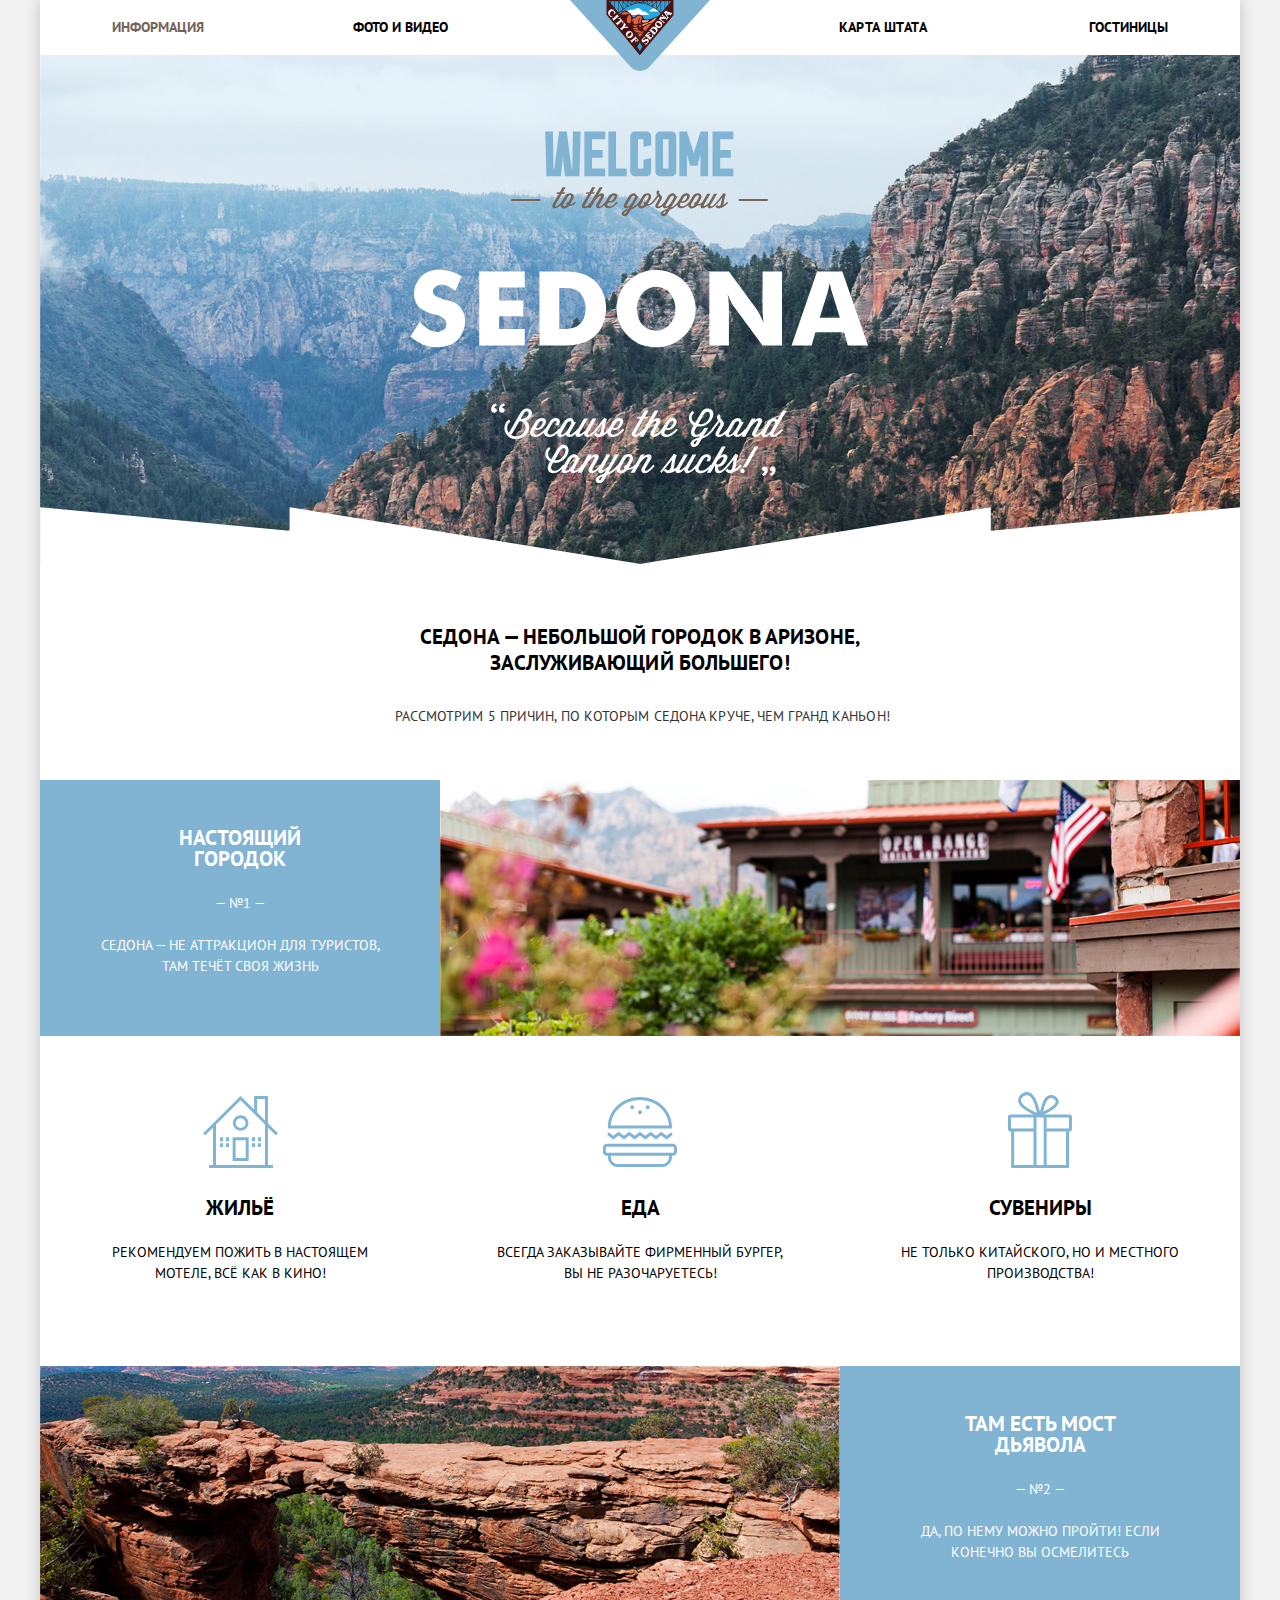
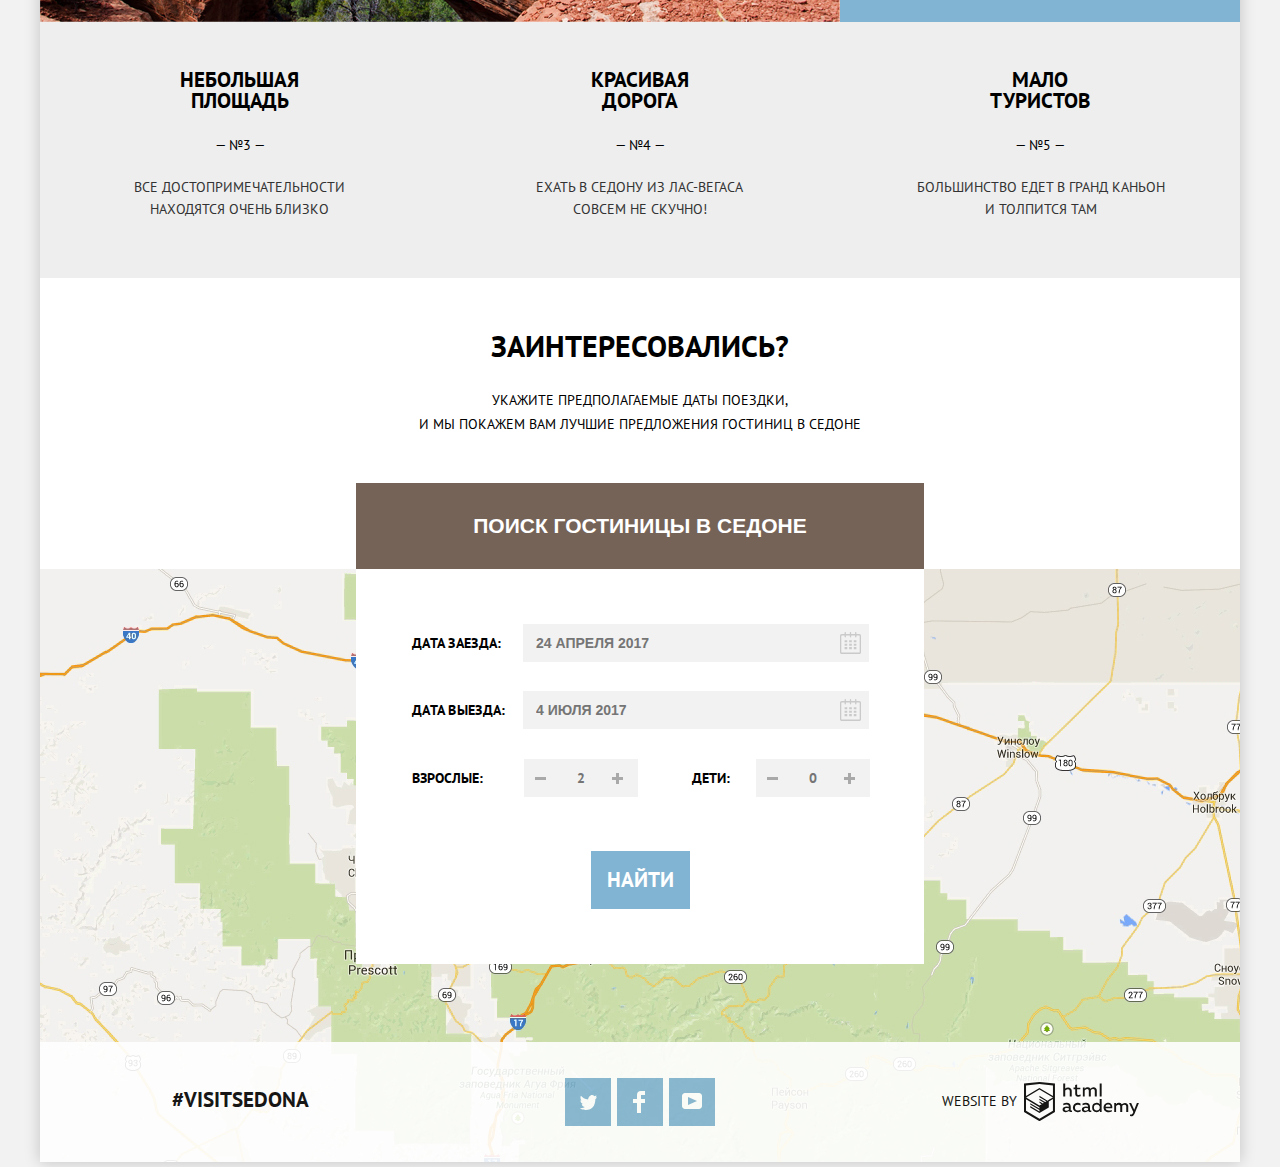
==== commit 70d75f63: "end" ====
--- a/index.html
+++ b/index.html
@@ -7,7 +7,7 @@
     <meta name="description" content="Незабываемый тур по просторах Америки. Седона — небольшой городок в Аризоне, заслуживающий большего!">
     <meta name="keywords" content="keys">
     <link rel="stylesheet" href="css/normalize.css">
-    <link rel="stylesheet" href="css/style.css">
+    <link rel="stylesheet" href="css/style.min.css">
     <link href="https://fonts.googleapis.com/css?family=PT+Sans:400,700&display=swap&subset=cyrillic" rel="stylesheet">
 </head>
 
--- a/css/style.min.css
+++ b/css/style.min.css
@@ -0,0 +1,1464 @@
+html {
+    -webkit-box-sizing: border-box;
+            box-sizing: border-box;
+}
+*, *::before, *::after {
+    -webkit-box-sizing: inherit;
+            box-sizing: inherit;
+}
+img {
+    max-width: 100%;
+    display: block;
+    padding: 0;
+    margin: 0;
+}
+.visually-hidden {
+    position: absolute;
+    clip: rect(1px 1px 1px 1px);
+    clip: rect(1px, 1px, 1px, 1px);
+    padding:0;
+    border:0;
+    height: 1px;
+    width: 1px;
+    overflow: hidden;
+}
+body {
+    height: auto;
+    margin: 0 auto;
+    background-color: #f2f2f2;
+}
+.main-wrapper {
+    width: 1200px;
+    margin: 0 auto;
+    -webkit-box-shadow: 0px 0px 15px 0px rgba(0, 0, 0, 0.2);
+            box-shadow: 0px 0px 15px 0px rgba(0, 0, 0, 0.2);
+}
+
+.header {
+    width: 100%;
+    position: relative;
+}
+.logo-link {
+    display: block;
+    width: 140px;
+    height: 72px;
+    position: absolute;
+    top: 0;
+    left: 530px;
+    z-index: 2;
+}
+.logo-link:hover, .logo-link:focus {
+    outline: none;
+    border: none;
+}
+.main-navigation {
+    display: inline-block;
+    width: 100%;
+    vertical-align: middle;
+    padding-left: 72px;
+    padding-right: 72px;
+    background-color: #ffffff;
+}
+.navigation-list {
+    width: 100%;
+    padding: 0;
+    margin: 0;
+    display: -webkit-box;
+    display: -ms-flexbox;
+    display: flex;
+    background-color: #ffffff;
+    -webkit-box-orient: horizontal;
+    -webkit-box-direction: normal;
+        -ms-flex-direction: row;
+            flex-direction: row;
+    -webkit-box-align: center;
+        -ms-flex-align: center;
+            align-items: center;
+}
+.nav-item {
+    padding-top: 14px;
+    padding-bottom: 15px;
+    list-style: none;
+    width: 150px;
+    font-family: 'PT Sans', Arial, sans-serif;
+    text-transform: uppercase;
+    font-weight: bold;
+    color: #000000;
+    font-size: 14px;
+    line-height: 26px;
+}
+.nav-item:first-child, .nav-item:nth-child(2) {
+   text-align: left;
+}
+.nav-item:nth-child(3), .nav-item:last-child {
+   text-align: right;
+}
+.nav-item:first-child {
+   margin-right: 91px;
+}
+.nav-item:last-child {
+   margin-left: 91px;
+}
+.nav-item a {
+    text-decoration: none;
+    font-family: 'PT Sans', Arial, sans-serif;
+    text-transform: uppercase;
+    font-weight: bold;
+    color: inherit;
+    font-size: 14px;
+    line-height: 26px;
+}
+.list-item_active, .list-item_active a {
+    color: #766357;
+}
+.nav-item:nth-child(3) {
+    padding-left: 2px;
+    letter-spacing: 0.39px;
+}
+.nav-item a:hover, .nav-item a:focus {
+    color: #81b3d2;
+    border: none;
+}
+.nav-item a:focus {
+  outline: 2px solid #47aae8;
+}
+.nav-item a:active {
+    color: rgba(0, 0, 0, 0.3);
+
+}
+.nav-item:nth-child(2) {
+    margin-right: auto;
+}
+.nav-item:nth-child(3) {
+    margin-left: auto;
+}
+.nav-item_active a {
+    color: #766357;
+}
+
+.main-content {
+    width: 100%;
+    background: #ffffff;
+}
+.intro-img {
+    position: relative;
+    width: 100%;
+    height: 509px;
+    overflow: hidden;
+    margin-bottom: 60px;
+}
+.intro-img img {
+    -webkit-transform: translateY(-56px);
+        -ms-transform: translateY(-56px);
+            transform: translateY(-56px);
+}
+.intro-img img:nth-child(2) {
+    position: absolute;
+    top: 76px;
+    -webkit-transform: translateX(370px);
+        -ms-transform: translateX(370px);
+            transform: translateX(370px);
+}
+.intro-img::after {
+    content: "";
+    padding: 0;
+    display: block;
+    width: 100%;
+    height: 57px;
+    background-image: url(../img/line.png);
+    position: absolute;
+    background-repeat: no-repeat;
+    background-size: cover;
+    bottom: 0px;
+    background-position: bottom;
+}
+.h2 {
+    font-size: 21px;
+    line-height: 26px;
+    font-weight: bold;
+    text-align: center;
+    margin: 0 auto;
+    margin-bottom: 32px;
+    width: 450px;
+    text-transform: uppercase;
+    letter-spacing: 0.1px;
+    font-family: 'PT Sans', Arial, sans-serif;
+}
+.h2 + p {
+    font-size: 14px;
+    color: #333333;
+    text-transform: uppercase;
+    margin: 0 auto;
+    width: 505px;
+    padding-left: 7px;
+    margin-bottom: 56px;
+    font-family: 'PT Sans', Arial, sans-serif;
+    letter-spacing: 0.1px;
+}
+
+.features {
+    width: 100%;
+    margin-bottom: 50px;
+}
+.features ul {
+    display: -webkit-box;
+    display: -ms-flexbox;
+    display: flex;
+    -webkit-box-align: start;
+        -ms-flex-align: start;
+            align-items: flex-start;
+    -ms-flex-wrap: wrap;
+        flex-wrap: wrap;
+    padding: 0px;
+    font-family: 'PT Sans', Arial, sans-serif;
+    padding: 0;
+    margin: 0;
+}
+.features-list li {
+    list-style: none;
+}
+.features-item {
+    display: block;
+}
+.features-item p {
+    padding: 0;
+    margin: 0;
+}
+.features-item:not(.picture) {
+    width: 400px;
+    text-transform: uppercase;
+}
+.without-icon {
+    padding: 47px 48px 59px 48px;
+    background-color: #81b3d2;
+    text-align: center;
+    color: #ffffff;
+}
+.without-icon h3 {
+    text-align: center;
+    font-size: 21px;
+    line-height: 21px;
+    padding: 0;
+    margin: 0 auto;
+    margin-bottom: 26px;
+    width: 151px;
+}
+.without-icon p, .with-icon p {
+    text-align: center;
+    font-size: 14px;
+    line-height: 21px;
+}
+.without-icon span {
+    display: inline-block;
+    width: 100%;
+    margin-bottom: 24px;
+    font-size: 14px;
+    vertical-align: middle;
+}
+.with-icon {
+    padding: 60px 52px 80px 52px;
+    background-color: #ffffff;
+}
+.with-icon h3 {
+    text-align: center;
+    font-size: 21px;
+    line-height: 21px;
+    padding: 0;
+    margin: 0 auto;
+    margin-bottom: 24px;
+    width: 125px;
+}
+.with-icon:nth-child(3)::before, .with-icon:nth-child(4)::before, .with-icon:nth-child(5)::before {
+    content: "";
+    display: block;
+    width: 77px;
+    height: 72px;
+    margin: 0 auto;
+    margin-bottom: 29px;
+}
+.with-icon:nth-child(5) {
+    padding: 55px 52px 82px 52px;
+}
+.with-icon:nth-child(3)::before {
+    background: url(../img/house.svg) no-repeat center;
+}
+.with-icon:nth-child(4)::before {
+    background: url(../img/burger.svg) no-repeat center;
+}
+.with-icon:nth-child(5)::before {
+    width: 77px;
+    height: 77px;
+    background: url(../img/gift.svg) no-repeat center;
+}
+.gray-item {
+    background-color: #eeeeee;
+    text-align: center;
+    font-size: 14px;
+    line-height: 22px;
+    padding-top: 47px;
+    padding-left: 69px;
+    padding-right: 70px;
+    padding-bottom: 43px;
+}
+.gray-item:nth-child(10) p{
+    padding-left: 2px;
+}
+.gray-item h3 {
+    text-align: center;
+    font-size: 21px;
+    line-height: 21px;
+    padding: 0;
+    margin: 0 auto;
+    margin-bottom: 23px;
+    width: 155px;
+}
+.gray-item span {
+    display: inline-block;
+    width: 100%;
+    margin-bottom: 20px;
+    vertical-align: middle;
+}
+.gray-item p {
+    color: #333333;
+    margin-bottom: 15px;
+}
+
+@-webkit-keyframes bounce {
+    0% {
+        -webkit-transform: translateY(-200px);
+                transform: translateY(-200px);
+        opacity: 0;
+   }
+    70% {
+       -webkit-transform: translateY(30px);
+               transform: translateY(30px);
+        opacity: 0.6;
+   }
+    90% {
+       -webkit-transform: translateY(-10px);
+               transform: translateY(-10px);
+        opacity: 0.8;
+   }
+    100% {
+       -webkit-transform: translateY(0px);
+               transform: translateY(0px);
+        opacity: 1;
+   }
+}
+@keyframes bounce {
+    0% {
+        -webkit-transform: translateY(-200px);
+                transform: translateY(-200px);
+        opacity: 0;
+   }
+    70% {
+       -webkit-transform: translateY(30px);
+               transform: translateY(30px);
+        opacity: 0.6;
+   }
+    90% {
+       -webkit-transform: translateY(-10px);
+               transform: translateY(-10px);
+        opacity: 0.8;
+   }
+    100% {
+       -webkit-transform: translateY(0px);
+               transform: translateY(0px);
+        opacity: 1;
+   }
+}
+
+.lead-form {
+    text-align: center;
+    text-transform: uppercase;
+    font-family: 'PT Sans', Arial, sans-serif;
+}
+.lead-form h3 {
+    width: 500px;
+    font-size: 30px;
+    line-height: 36px;
+    margin: 0 auto;
+    text-align: center;
+    margin-bottom: 24px;
+}
+.lead-form p {
+    font-size: 14px;
+    line-height: 24px;
+    width: 460px;
+    margin: 0 auto;
+    margin-bottom: 47px;
+}
+.lead-form__start {
+    display: block;
+    font-size: 21px;
+    line-height: 26px;
+    background-color: #766357;
+    color: #ffffff;
+    width: 568px;
+    text-align: center;
+    padding: 30px 15px;
+    margin: 0 auto;
+    text-decoration: none;
+    font-weight: bold;
+    border: none;
+    text-transform: uppercase;
+    outline: none;
+}
+.lead-form__start:hover, .lead-form__start:focus {
+    background-color: #604e43;
+    border: none;
+}
+.lead-form__start:focus {
+  outline: 2px solid #47aae8;
+}
+.lead-form__start:active {
+    background-color: #503e33;
+}
+.lead-form__popup {
+    width: 568px;
+    background-color: #ffffff;
+    position: absolute;
+    left: 50%;
+    margin-left: -284px;
+    padding-top: 55px;
+    padding-right: 55px;
+    padding-bottom: 55px;
+    padding-left: 56px;
+    -webkit-box-orient: horizontal;
+    -webkit-box-direction: normal;
+        -ms-flex-direction: row;
+            flex-direction: row;
+    -webkit-box-align: start;
+        -ms-flex-align: start;
+            align-items: flex-start;
+    -ms-flex-line-pack: start;
+        align-content: flex-start;
+    -ms-flex-wrap: wrap;
+        flex-wrap: wrap;
+    z-index: 1;
+    -webkit-animation-name: bounce;
+            animation-name: bounce;
+    -webkit-animation-duration: 0.6s;
+            animation-duration: 0.6s;
+    -webkit-animation-timing-function: ease-out;
+            animation-timing-function: ease-out;
+}
+.form-close {
+    display: none;
+ }
+
+.form-show {
+   display: -webkit-box;
+   display: -ms-flexbox;
+   display: flex;
+}
+@-webkit-keyframes shake {
+ 0%,
+ 100% {
+   -webkit-transform: translateX(0);
+           transform: translateX(0);
+ }
+
+ 10%,
+ 30%,
+ 50%,
+ 70%,
+ 90% {
+   -webkit-transform: translateX(-10px);
+           transform: translateX(-10px);
+ }
+
+ 20%,
+ 40%,
+ 60%,
+ 80% {
+   -webkit-transform: translateX(10px);
+           transform: translateX(10px);
+ }
+}
+@keyframes shake {
+ 0%,
+ 100% {
+   -webkit-transform: translateX(0);
+           transform: translateX(0);
+ }
+
+ 10%,
+ 30%,
+ 50%,
+ 70%,
+ 90% {
+   -webkit-transform: translateX(-10px);
+           transform: translateX(-10px);
+ }
+
+ 20%,
+ 40%,
+ 60%,
+ 80% {
+   -webkit-transform: translateX(10px);
+           transform: translateX(10px);
+ }
+}
+.modal-error {
+    -webkit-animation-name: shake;
+            animation-name: shake;
+    -webkit-animation-duration: 0.3s;
+            animation-duration: 0.3s;
+}
+
+.enter-error {
+    -webkit-animation-name: shake;
+            animation-name: shake;
+    -webkit-animation-duration: 0.3s;
+            animation-duration: 0.3s;
+}
+.come-in-hotel, .come-out-hotel {
+    width: 100%;
+    -ms-flex-item-align: center;
+        align-self: center;
+    font-family: 'PT Sans', Arial, sans-serif;
+    text-align: left;
+    position: relative;
+    display: -webkit-box;
+    display: -ms-flexbox;
+    display: flex;
+    -webkit-box-orient: horizontal;
+    -webkit-box-direction: normal;
+        -ms-flex-direction: row;
+            flex-direction: row;
+    -webkit-box-align: center;
+        -ms-flex-align: center;
+            align-items: center;
+}
+.come-in-hotel {
+    margin-bottom: 29px;
+}
+.come-out-hotel {
+    margin-bottom: 30px;
+}
+.come-in-hotel label, .come-out-hotel label {
+    font-size: 14px;
+    line-height: 26px;
+    text-transform: uppercase;
+    font-weight: bold;
+    margin-right: auto;
+    letter-spacing: 0.3px;
+}
+.come-in-hotel input[type="text"], .come-out-hotel input[type="text"] {
+    border: none;
+    padding-top: 6px;
+    padding-bottom: 6px;
+    padding-left: 13px;
+    padding-right: 40px;
+    font-size: 14px;
+    line-height: 26px;
+    font-weight: bold;
+    text-transform: uppercase;
+    background-color: #f2f2f2;
+    width: 346px;
+    height: 38px;
+}
+.come-in-hotel input[type="text"]:hover, .come-out-hotel input[type="text"]:hover, .range-block__child input[name="children"]:hover, .range-block__adult input[name="adult"]:hover {
+    background-color: #ebebeb;
+    outline: none;
+}
+.come-out-hotel input[type="text"]:focus, .come-in-hotel input[type="text"]:focus {
+    background-color: #ffffff;
+    border: 2px solid #e5e5e5;
+    outline: none;
+    padding-left: 11px;
+    padding-top: 4px;
+    padding-bottom: 4px;
+    padding-left: 11px;
+    padding-right: 38px;
+}
+.range-block__child input[name="children"]:focus, .range-block__adult input[name="adult"]:focus {
+    background-color: #ffffff;
+    border: 2px solid #e5e5e5;
+    outline: none;
+    padding-top: 4px;
+    padding-bottom: 4px;
+}
+button.calendar {
+    width: 25px;
+    height: 25px;
+    position: absolute;
+    z-index: 2;
+    top: 8px;
+    right: 6px;
+    background-color: transparent;
+    fill: #cacaca;
+    padding: 0;
+    margin: 0;
+    border: none;
+}
+.calendar:hover svg, .calendar:focus svg {
+    fill: #000000;
+}
+.calendar:active svg{
+    fill: #81b3d2;
+}
+
+.wrapper-range {
+    width: 100%;
+    display: -webkit-box;
+    display: -ms-flexbox;
+    display: flex;
+    -ms-flex-wrap: nowrap;
+        flex-wrap: nowrap;
+    -webkit-box-orient: horizontal;
+    -webkit-box-direction: normal;
+        -ms-flex-direction: row;
+            flex-direction: row;
+    -webkit-box-align: center;
+        -ms-flex-align: center;
+            align-items: center;
+    margin-bottom: 54px;
+}
+.range-block {
+    -ms-flex-preferred-size: 284px;
+        flex-basis: 284px;
+    display: -webkit-box;
+    display: -ms-flexbox;
+    display: flex;
+    -webkit-box-align: center;
+        -ms-flex-align: center;
+            align-items: center;
+    -webkit-box-orient: horizontal;
+    -webkit-box-direction: normal;
+        -ms-flex-direction: row;
+            flex-direction: row;
+}
+.range-block__adult_modf {
+    margin-right: 3px;
+}
+.range-block__child_modf {
+    margin-right: -1px;
+}
+.range-block > label {
+    font-family: 'PT Sans', Arial, sans-serif;
+    font-weight: bold;
+    margin-right: auto;
+    line-height: 26px;
+    font-size: 14px;
+}
+.range-block:nth-child(2) > label {
+    padding-left: 51px;
+}
+.range-block__child > input[type="text"], .range-block__adult > input[type="text"] {
+    width: 114px;
+    text-align: center;
+    border: none;
+    background-color: #f2f2f2;
+    font-size: 14px;
+    line-height: 26px;
+    font-family: 'PT Sans', Arial, sans-serif;
+    font-weight: bold;
+    position: relative;
+}
+.range-block__adult, .range-block__child {
+    width: 114px;
+    height: 38px;
+    position: relative;
+    display: -webkit-box;
+    display: -ms-flexbox;
+    display: flex;
+}
+.plus-btn, .minus-btn {
+    display: block;
+    width: 15px;
+    height: 15px;
+    background-color: transparent;
+    position: absolute;
+    border: none;
+    z-index: 1;
+    padding: 0;
+    margin: 0;
+}
+.minus-btn {
+  top: 50%;
+  left: 9px;
+  margin-top: -7px;
+}
+.plus-btn {
+  top: 50%;
+  right: 13px;
+  margin-top: -7px;
+}
+.minus-btn::before {
+  content: "";
+position: absolute;
+display:block;
+width: 3px;
+height: 11px;
+background-color: #a9a9a9;
+-webkit-transform: rotate(90deg);
+    -ms-transform: rotate(90deg);
+        transform: rotate(90deg);
+top: 50%;
+left: 50%;
+margin-top: -5.5px;
+margin-left: -1.5px;
+}
+.plus-btn::before {
+  content: "";
+position: absolute;
+display: block;
+width: 3px;
+height: 11px;
+background-color: #a9a9a9;
+-webkit-transform: rotate(90deg);
+    -ms-transform: rotate(90deg);
+        transform: rotate(90deg);
+top: 50%;
+left: 50%;
+margin-top: -5.5px;
+margin-left: -1.5px;
+}
+.plus-btn::after {
+  content: "";
+position: absolute;
+display: block;
+width: 3px;
+height: 11px;
+background-color: #a9a9a9;
+top: 50%;
+left: 50%;
+margin-top: -5.5px;
+margin-left: -1.5px;
+}
+.minus-btn:hover::before, .minus-btn:hover::after, .plus-btn:hover::before, .plus-btn:hover::after, .minus-btn:focus::before, .minus-btn:focus::after, .plus-btn:focus::before, .plus-btn:focus::after {
+    background-color: #000000;
+}
+.minus-btn:active::before, .minus-btn:active::after, .plus-btn:active::before, .plus-btn:active::after{
+    background-color: #81b3d2;
+}
+
+.filter-range-block label, .filter-range-block input:not(type="submit") {
+    font-size: 14px;
+    line-height: 26px;
+    font-weight: bold;
+    font-family: 'PT Sans', Arial, sans-serif;
+}
+.popup-submit {
+    -webkit-box-flex: 1;
+        -ms-flex-positive: 1;
+            flex-grow: 1;
+    border: none;
+    color: #ffffff;
+    background-color: #81b3d2;
+    font-size: 21px;
+    text-transform: uppercase;
+    line-height: 26px;
+    padding: 16px;
+    font-weight: bold;
+    font-family: 'PT Sans', Arial, sans-serif;
+    outline: none;
+}
+.popup-submit:active {
+    background-color: #5496bd;
+    color: rgba(255, 255, 255, 0.3);
+}
+.popup-submit:hover, .popup-submit:focus {
+    background-color: #669ec0;
+}
+
+.map-navigation {
+    width: 100%;
+    position: relative;
+    height: 593px;
+    margin-bottom: -120px;
+    background-color: #59ff92;
+    background-image: url(../img/map.jpg);
+    background-repeat: no-repeat;
+    background-position: 0 0;
+    background-size: contain;
+}
+.modal-map {
+    z-index: 2;
+    width: 1200px;
+    height: 593px;
+    border: none;
+}
+
+.search-form-block {
+    width: 100%;
+    display: -webkit-box;
+    display: -ms-flexbox;
+    display: flex;
+    -ms-flex-wrap: wrap;
+        flex-wrap: wrap;
+    -webkit-box-orient: horizontal;
+    -webkit-box-direction: normal;
+        -ms-flex-direction: row;
+            flex-direction: row;
+    -webkit-box-align: start;
+        -ms-flex-align: start;
+            align-items: flex-start;
+    -ms-flex-line-pack: start;
+        align-content: flex-start;
+}
+.search-form-block .search-form-hotel {
+    width: 100%;
+    background-image: url(../img/sedona-background.jpg);
+    background-color: #6c6364;
+    background-position: 0px -55px;
+    background-repeat: no-repeat;
+    background-size: cover;
+    color: #ffffff;
+    text-transform: uppercase;
+    padding-top: 27px;
+    padding-bottom: 31px;
+    padding-right: 71px;
+    padding-left: 72px;
+    display: -webkit-box;
+    display: -ms-flexbox;
+    display: flex;
+    font-family: 'PT Sans', Arial, sans-serif;
+}
+.search-form-hotel p {
+    font-size: 16px;
+    line-height: 21px;
+    font-weight: bold;
+    padding: 0;
+    margin: 0;
+    margin-bottom: 25px;
+}
+label.psevdo-checkbox {
+    font-size: 14px;
+    line-height: 21px;
+    display: inline-block;
+    vertical-align: middle;
+    margin-bottom: 21px;
+}
+label.psevdo-checkbox:last-of-type {
+    margin-bottom: 0px;
+}
+
+.psevdo-checkbox::before {
+    display: inline-block;
+    vertical-align: middle;
+    content: "";
+    width: 24px;
+    height: 24px;
+    vertical-align: middle;
+    background-image: url(../img/checkbox-off.svg);
+    background-repeat: no-repeat;
+    background-size: contain;
+}
+
+
+input[type="checkbox"]:focus:not(:checked) + .psevdo-checkbox {
+    opacity: 0.6;
+}
+
+
+
+.infrastructure__input-checked:hover:not(:disabled) + .psevdo-checkbox::before {
+    width: 31px;
+    background-image: url(../img/checkbox-on.svg);
+    background-repeat: no-repeat;
+    background-size: contain;
+    margin-right: 9px;
+}
+
+.type-house__input-checked:hover:not(:disabled) + .psevdo-checkbox::before{
+    width: 31px;
+    background-image: url(../img/checkbox-on.svg);
+    background-repeat: no-repeat;
+    background-size: contain;
+    margin-right: 10px;
+}
+
+
+.infrastructure__input-checked:checked + .psevdo-checkbox::before {
+    width: 31px;
+    background-image: url(../img/checkbox-on.svg);
+    background-repeat: no-repeat;
+    background-size: contain;
+    margin-right: 9px;
+    opacity: 1;
+}
+.type-house__input-checked:checked + .psevdo-checkbox::before {
+    width: 31px;
+    background-image: url(../img/checkbox-on.svg);
+    background-repeat: no-repeat;
+    background-size: contain;
+    margin-right: 10px;
+}
+.infrastructure__input-checked:disabled + .psevdo-checkbox::before {
+    width: 24px;
+    background-image: url(../img/checkbox-off.svg);
+    background-repeat: no-repeat;
+    background-size: contain;
+    margin-right: 16px;
+}
+.infrastructure__input-checked:hover:disabled + .psevdo-checkbox::before, .infrastructure__input-checked:active:disabled + .psevdo-checkbox::before {
+    width: 31px;
+    background-image: url(../img/checkbox-on.svg);
+    background-repeat: no-repeat;
+    background-size: contain;
+    margin-right: 9px;
+}
+.type-house__input-checked:disabled + .psevdo-checkbox::before {
+    width: 24px;
+    background-image: url(../img/checkbox-off.svg);
+    background-repeat: no-repeat;
+    background-size: contain;
+    margin-right: 16px;
+}
+
+.type-house__input-checked:hover:disabled + .psevdo-checkbox::before {
+    width: 31px;
+    background-image: url(../img/checkbox-on.svg);
+    background-repeat: no-repeat;
+    background-size: contain;
+    margin-right: 9px;
+}
+
+.infrastructure, .type-house, .price-per-day {
+    display: -webkit-box;
+    display: -ms-flexbox;
+    display: flex;
+    -webkit-box-orient: vertical;
+    -webkit-box-direction: normal;
+        -ms-flex-direction: column;
+            flex-direction: column;
+    -webkit-box-align: start;
+        -ms-flex-align: start;
+            align-items: flex-start;
+}
+.infrastructure {
+    margin-right: 116px;
+}
+.infrastructure>p {
+    letter-spacing: 0.2px;
+}
+.infrastructure .psevdo-checkbox::before {
+    margin-right: 16px;
+}
+.type-house .psevdo-checkbox::before {
+    margin-right: 17px;
+}
+.type-house {
+    margin-right: auto;
+}
+
+.filter-range {
+    width: 318px;
+    color: #ffffff;
+    text-transform: uppercase;
+}
+p.filter-range-title {
+    margin-bottom: 11px;
+    letter-spacing: 0.4px;
+    font-weight: 600;
+    font-size: 16px;
+    line-height: 21px;
+    letter-spacing: 0.2px;
+}
+.price-controls {
+    position: relative;
+    height: 36px;
+    font-size: 0;
+    border: 2px solid #ffffff;
+    border-radius: 2px;
+    margin-bottom: 20px;
+}
+.price-controls::after {
+    content: "";
+    position: absolute;
+    width: 2px;
+    height: 22px;
+    top: 50%;
+    left: 50%;
+    background: #ffffff;
+    -webkit-transform: translate(-50%, -50%);
+        -ms-transform: translate(-50%, -50%);
+            transform: translate(-50%, -50%);
+}
+.price-controls input {
+    width: 50px;
+    margin: 0;
+    color: inherit;
+    font: inherit;
+    background: none;
+    border: none;
+}
+.price-controls label {
+    display: inline-block;
+    vertical-align: middle;
+    font-size: 14px;
+    line-height: 31px;
+    vertical-align: top;
+    cursor: pointer;
+}
+.price-controls .min-price {
+    padding-left: 65px;
+}
+.price-controls .max-price {
+    padding-left: 75px;
+}
+.range-controls {
+    position: relative;
+    margin-bottom: 32px;
+}
+.range-controls .scale {
+    height: 2px;
+    background: rgba(255, 255, 255, 0.3);
+}
+.range-controls .bar {
+    width: 80%;
+    height: 2px;
+    background: #ffffff;
+}
+.range-toggle {
+    position: absolute;
+    top: -9px;
+    width: 20px;
+    height: 20px;
+    background: #ababab;
+    border: 8px solid #ffffff;
+    border-radius: 50%;
+    -webkit-box-shadow: 0 2px 2px 0 #ababab;
+            box-shadow: 0 2px 2px 0 #ababab;
+    cursor: pointer;
+}
+.range-toggle-min:hover, .range-toggle-min:focus, .range-toggle-max:hover, .range-toggle-max:focus {
+  top: -11px;
+  width: 22px;
+  height: 22px;
+  background: #ababab;
+  border: 9px solid #ffffff;
+  -webkit-box-shadow: 0 3px 2px 0 #ababab;
+          box-shadow: 0 3px 2px 0 #ababab;
+}
+
+.range-toggle-min {
+    left: 0;
+}
+.range-toggle-max {
+    left: 79%;
+}
+.filter-range button[type="submit"] {
+    display: block;
+    width: 137px;
+    height: 36px;
+    border: 2px solid #ffffff;
+    font-size: 14px;
+    line-height: 21px;
+    text-transform: uppercase;
+    background: none;
+    padding: 6px 0px;
+    border-radius: 2px;
+    color: #ffffff;
+    margin-right: 85px;
+    margin-left: 85px;
+}
+.filter-range button[type="submit"]:hover, .filter-range button[type="submit"]:focus {
+    background-color: #ffffff;
+    color: #000000;
+}
+
+.sorting-hotel {
+    display: -webkit-box;
+    display: -ms-flexbox;
+    display: flex;
+    -webkit-box-orient: horizontal;
+    -webkit-box-direction: normal;
+        -ms-flex-direction: row;
+            flex-direction: row;
+    -webkit-box-align: center;
+        -ms-flex-align: center;
+            align-items: center;
+    -webkit-box-pack: left;
+        -ms-flex-pack: left;
+            justify-content: left;
+    height: auto;
+    width: 100%;
+    padding-left: 72px;
+    padding-right: 74px;
+    padding-top: 30px;
+    padding-bottom: 27px;
+    background: #fefefe;
+}
+.sorting-hotel label, .sorting-hotel input {
+    font-size: 21px;
+    line-height: 28px;
+    font-weight: bold;
+    text-transform: uppercase;
+    font-family: 'PT Sans', Arial, sans-serif;
+}
+.sorting-hotel label {
+    width: 194px;
+}
+.sorting-hotel input {
+    border: 0;
+    background-color: none;
+    width: 25px;
+}
+.hotel-sorting {
+    display: -webkit-box;
+    display: -ms-flexbox;
+    display: flex;
+    -webkit-box-orient: horizontal;
+    -webkit-box-direction: normal;
+        -ms-flex-direction: row;
+            flex-direction: row;
+    -webkit-box-align: center;
+        -ms-flex-align: center;
+            align-items: center;
+    width: 100%;
+    padding: 0;
+    margin: 0;
+}
+.hotel-sorting a {
+    text-decoration: none;
+    text-transform: uppercase;
+    font-size: 12px;
+    line-height: 18px;
+    font-family: 'PT Sans', Arial, sans-serif;
+    color: rgba(0,0,0, 0.3);
+    border-bottom: 1px dotted #81b3d2;
+    outline: none;
+}
+.sorting-item__activ a{
+    color: #81b3d2;
+    border: none;
+}
+.sorting-item {
+    color: #000000;
+    text-transform: uppercase;
+    font-size: 12px;
+    line-height: 18px;
+    font-family: 'PT Sans', Arial, sans-serif;
+    list-style: none;
+}
+.sorting-item:first-child {
+    margin-right: 40px;
+}
+.sorting-item:nth-child(2), .sorting-item:nth-child(3) {
+    margin-right: 33px;
+}
+.updown-list {
+    display: -webkit-box;
+    display: -ms-flexbox;
+    display: flex;
+    -webkit-box-orient: horizontal;
+    -webkit-box-direction: normal;
+        -ms-flex-direction: row;
+            flex-direction: row;
+    -webkit-box-align: center;
+        -ms-flex-align: center;
+            align-items: center;
+}
+.updown-list li {
+    list-style: none;
+}
+.sorting-item:nth-child(4) {
+    margin-right: 0px;
+}
+.sorting-item:nth-child(5) {
+    margin-left: auto;
+}
+
+.sorting-item a:hover, .sorting-item a:focus {
+    color: #81b3d2;
+}
+.sorting-item__activ a:hover,.sorting-item__activ a:focus{
+    color: #81b3d2;
+    border: none;
+}
+.sorting-item a:active {
+    color: #000000;
+    border: none;
+}
+.updown-item:first-child .sorting-link {
+    margin-right: 12px;
+}
+a.sorting-link {
+  border: none;
+}
+.sorting-link svg {
+    fill: #cacaca;
+}
+.sorting-link:hover svg, .sorting-link:focus svg {
+    fill: #000000;
+    outline: none;
+}
+.sorting-link:active svg {
+    fill: #81b3d2;
+}
+
+.result-search {
+    width: 100%;
+}
+.result-search__hotel {
+    padding-left: 72px;
+    padding-right: 70px;
+    padding-top: 24px;
+    padding-bottom: 24px;
+    height: 152px;
+    border-top: 1px solid #e5e5e5;
+    border-bottom: 1px solid #e5e5e5;
+    display: -webkit-box;
+    display: -ms-flexbox;
+    display: flex;
+    margin-top:-1px;
+    background-color: #fefefe;
+}
+.result-search__hotel:first-of-type {
+    margin-top: 0;
+}
+.result-search__hotel:last-child {
+    margin-bottom: 0;
+}
+.result-search__hotel img {
+    margin-right: 30px;
+    margin-top: 5px;
+}
+.hotel-info {
+    margin-right: auto;
+    display: -webkit-box;
+    display: -ms-flexbox;
+    display: flex;
+    width: 258px;
+    -ms-flex-wrap: wrap;
+        flex-wrap: wrap;
+    -webkit-box-orient: horizontal;
+    -webkit-box-direction: normal;
+        -ms-flex-direction: row;
+            flex-direction: row;
+    -webkit-box-align: start;
+        -ms-flex-align: start;
+            align-items: flex-start;
+    font-family: 'PT Sans', Arial, sans-serif;
+    text-transform: uppercase;
+}
+.hotel-info a {
+    text-decoration: none;
+}
+.hotel-info h3 {
+    padding: 0;
+    margin: 0;
+}
+.name-hotel a {
+    font-size: 21px;
+    line-height: 26px;
+    color: #000000;
+    letter-spacing: .1px;
+}
+.name-hotel a:hover, .name-hotel a:focus {
+    color: #81b3d2;
+}
+.name-hotel a:active {
+    color: rgba(0, 0, 0, 0.3);
+}
+.price-text {
+    width: 100%;
+    margin: 0;
+    padding: 0;
+    margin-bottom: 6px;
+}
+.price-text span {
+    font-size: 14px;
+    line-height: 21px;
+    text-transform: uppercase;
+}
+.price-text span:first-child {
+    width: 44%;
+    display: inline-block;
+    -webkit-box-sizing: border-box;
+            box-sizing: border-box;
+    vertical-align: middle;
+}
+.hotel-info__details {
+    font-size: 14px;
+    background-color: #81b3d2;
+    color: #ffffff;
+    width: 110px;
+    height: 27px;
+    line-height: 27px;
+    text-align: center;
+    margin-right: 6px;
+    font-weight: bold;
+    text-transform: uppercase;
+}
+.hotel-info__details:active {
+    background-color: #5496bd;
+    color: rgba(0, 0, 0, 0.3);
+}
+.hotel-info__details:hover, .hotel-info__details:focus {
+    background-color: #669ec0;
+}
+.hotel-info__order {
+    font-size: 14px;
+    text-transform: uppercase;
+    font-weight: bold;
+    background-color: #766357;
+    color: #ffffff;
+    width: 142px;
+    height: 27px;
+    line-height: 27px;
+    text-align: center;
+}
+.hotel-info__order:hover, .hotel-info__order:focus {
+    background-color: #604e43;
+}
+.hotel-info__order:active {
+    background-color: #503e33;
+    color: rgba(0, 0, 0, 0.3);
+}
+.hotel-rating {
+    display: -webkit-box;
+    display: -ms-flexbox;
+    display: flex;
+    -ms-flex-wrap: wrap;
+        flex-wrap: wrap;
+    -webkit-box-orient: vertical;
+    -webkit-box-direction: normal;
+        -ms-flex-direction: column;
+            flex-direction: column;
+    -webkit-box-pack: justify;
+        -ms-flex-pack: justify;
+            justify-content: space-between;
+    font-family: 'PT Sans', Arial, sans-serif;
+}
+.hotel-rating__star {
+    height: 17px;
+    -ms-flex-item-align: end;
+        align-self: flex-end;
+    margin-top: 4px;
+}
+.hotel-rating__star img {
+    float: right;
+    margin: 0;
+    margin-left: 7px;
+}
+.hotel-rating__total {
+    font-size: 14px;
+    line-height: 21px;
+    text-align: center;
+    background-color: #f2f2f2;
+    color: #666666;
+    text-transform: uppercase;
+    margin-bottom: 5px;
+    padding: 5px 15px;
+}
+
+.footer {
+    width: 100%;
+    -webkit-box-sizing: border-box;
+            box-sizing: border-box;
+    height: 120px;
+    background-color: #ffffff;
+    opacity: 0.9;
+    z-index: 5;
+    display: -webkit-box;
+    display: -ms-flexbox;
+    display: flex;
+    -webkit-box-orient: horizontal;
+    -webkit-box-direction: normal;
+        -ms-flex-direction: row;
+            flex-direction: row;
+    -webkit-box-align: center;
+        -ms-flex-align: center;
+            align-items: center;
+    padding-left: 132px;
+    padding-right: 101px;
+    -webkit-box-pack: justify;
+        -ms-flex-pack: justify;
+            justify-content: space-between;
+}
+.footer-info__up {
+    font-size: 21px;
+    line-height: 26px;
+    text-transform: uppercase;
+    font-weight: bold;
+    vertical-align: bottom;
+    font-family: 'PT Sans', Arial, sans-serif;
+    text-decoration: none;
+    color: #000000;
+    padding-bottom: 5px;
+}
+.footer-socials {
+    display: -webkit-box;
+    display: -ms-flexbox;
+    display: flex;
+    padding: 0;
+    margin: 0;
+    margin-left: 28px;
+}
+.footer-socials li {
+    list-style: none;
+}
+.socials-item a {
+    display: block;
+    width: 46px;
+    height: 48px;
+    background-color: #81b3d2;
+    margin-right: 6px;
+}
+.socials-item:first-child img {
+    -webkit-transform-origin: 0% 0% 0;
+        -ms-transform-origin: 0% 0% 0;
+            transform-origin: 0% 0% 0;
+    -webkit-transform: translate(15px, 17px);
+        -ms-transform: translate(15px, 17px);
+            transform: translate(15px, 17px);
+}
+.socials-item:nth-child(2) img {
+    -webkit-transform-origin: 0% 0% 0;
+        -ms-transform-origin: 0% 0% 0;
+            transform-origin: 0% 0% 0;
+    -webkit-transform: translate(16px, 13px);
+        -ms-transform: translate(16px, 13px);
+            transform: translate(16px, 13px);
+}
+.socials-item:last-child img {
+    -webkit-transform-origin: 0% 0% 0;
+        -ms-transform-origin: 0% 0% 0;
+            transform-origin: 0% 0% 0;
+    -webkit-transform: translate(13px, 15px);
+        -ms-transform: translate(13px, 15px);
+            transform: translate(13px, 15px);
+}
+.social-link:hover, .social-link:focus {
+    background-color: #669ec0;
+}
+.social-link:active {
+    background-color: #5496bd;
+}
+.social-link:active img {
+    opacity: 0.3;
+}
+.footer-socials li:last-child a {
+    margin-right: 0;
+}
+.footer-info__creater span {
+    float: left;
+    font-family: 'PT Sans', Arial, sans-serif;
+    font-size: 14px;
+    line-height: 26px;
+    padding-top: 7px;
+    margin-right: 7px;
+    text-transform: uppercase;
+}
+.footer-info__creater a{
+    display: block;
+    width: 115px;
+    height: 42px;
+    float: right;
+    outline: none;
+    padding-top: 1px;
+}
+.htmlacademy-link>svg {
+    fill: #000000;
+}
+.htmlacademy-link:hover>svg, .htmlacademy-link:focus>svg {
+    fill: #81b3d2;
+}
+.htmlacademy-link:active>svg {
+    fill: #bdbbbc;
+}
